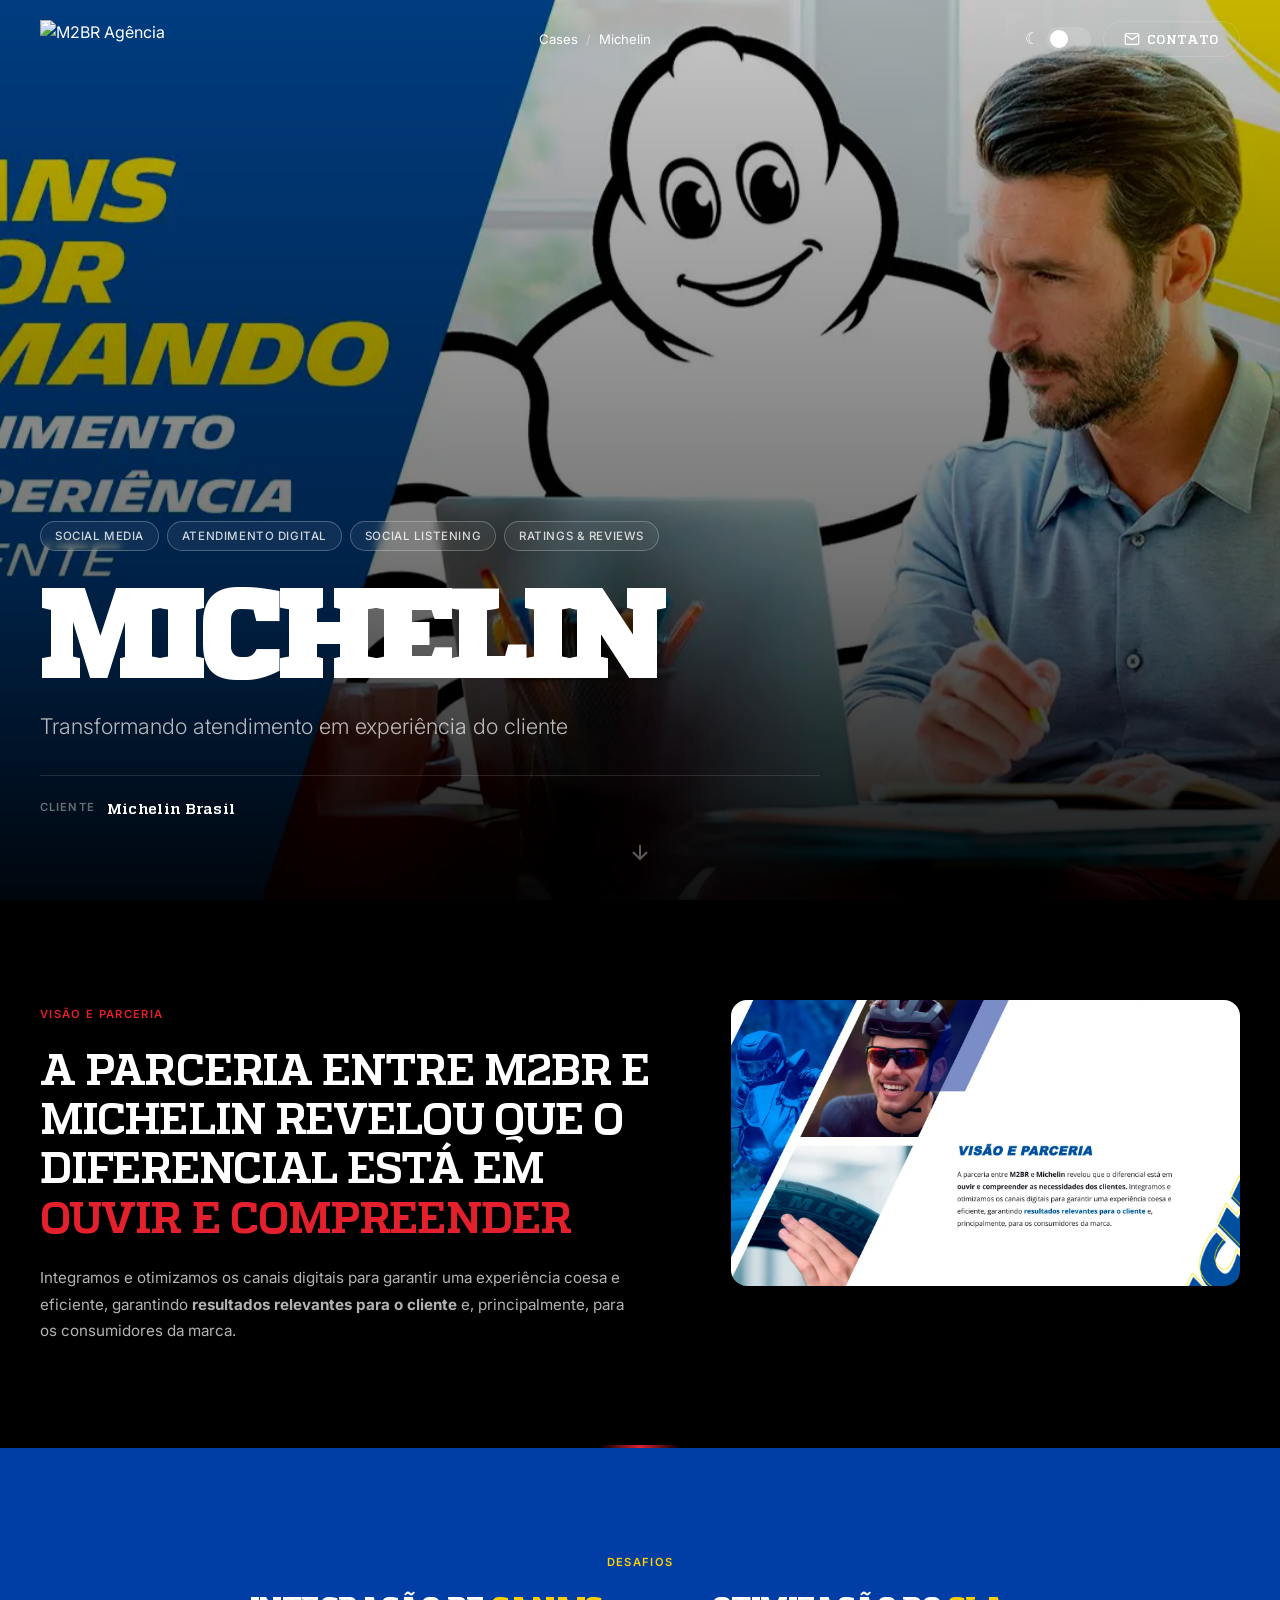
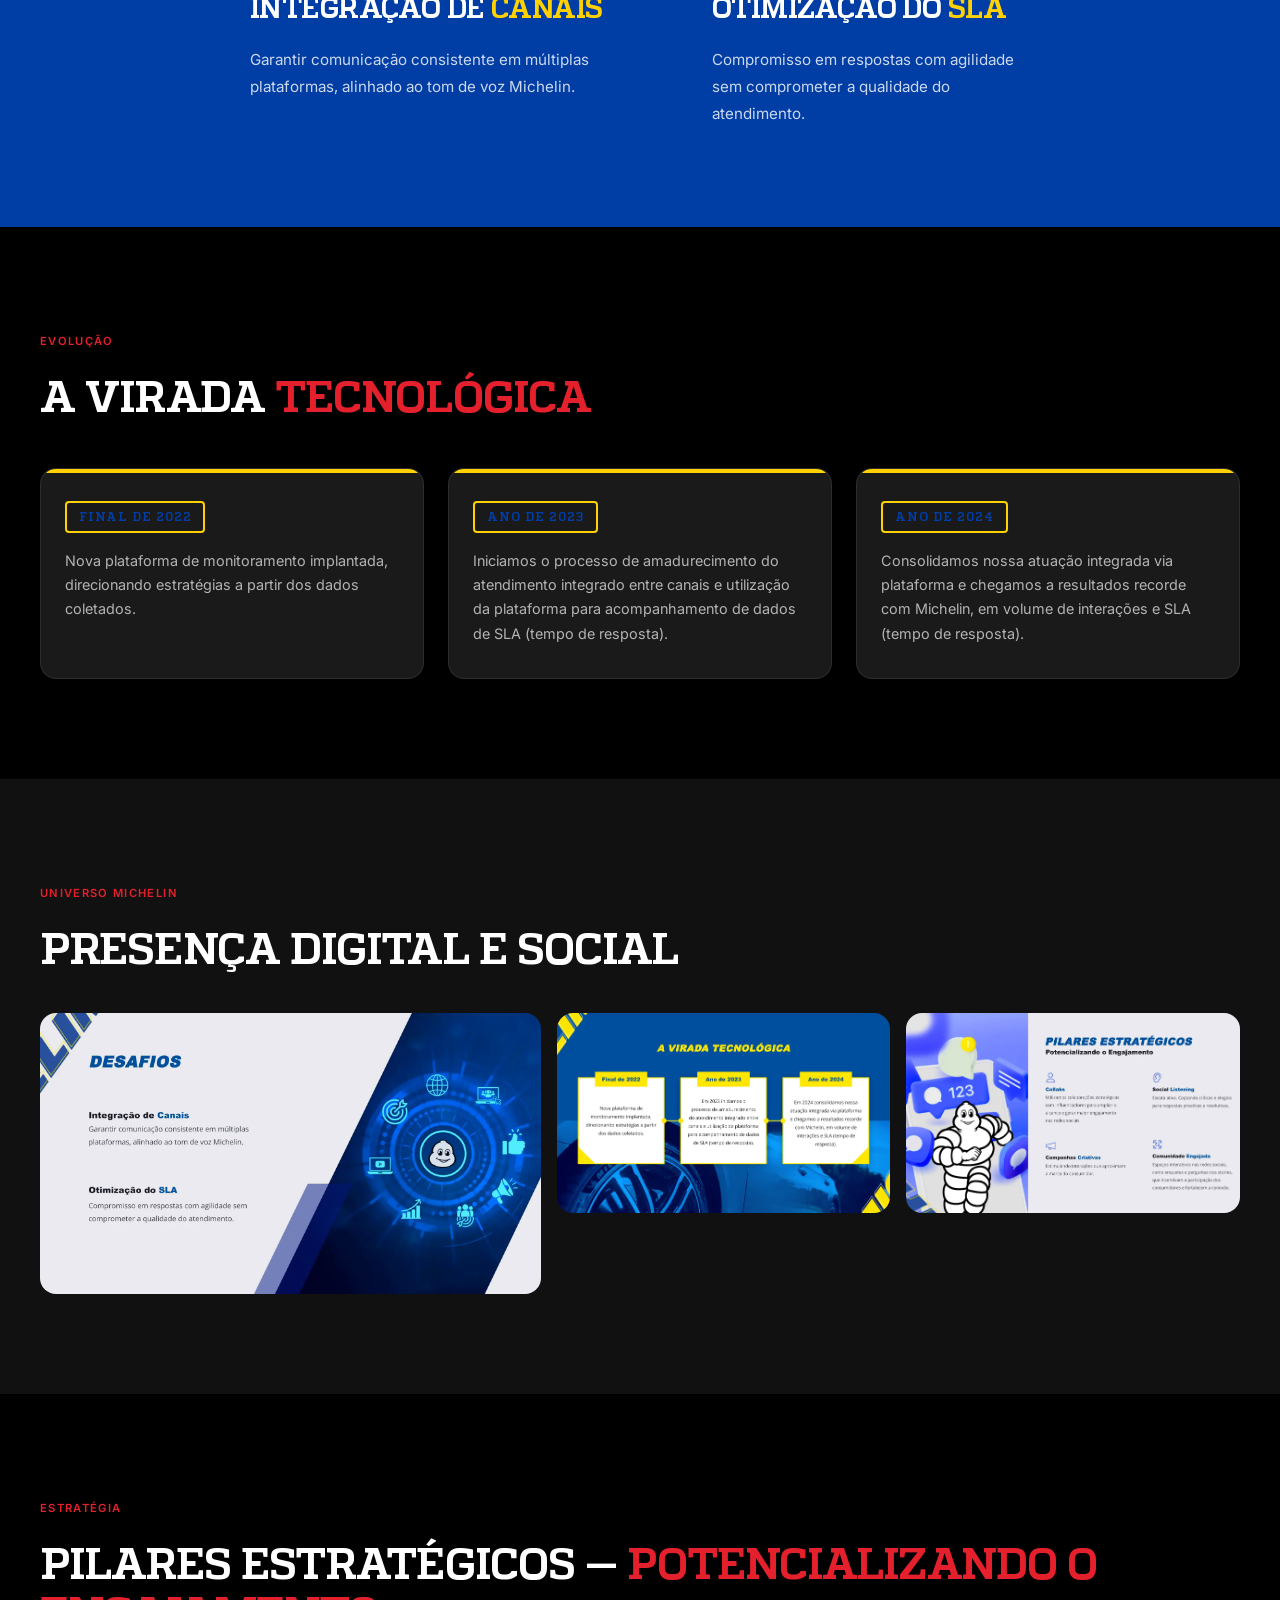
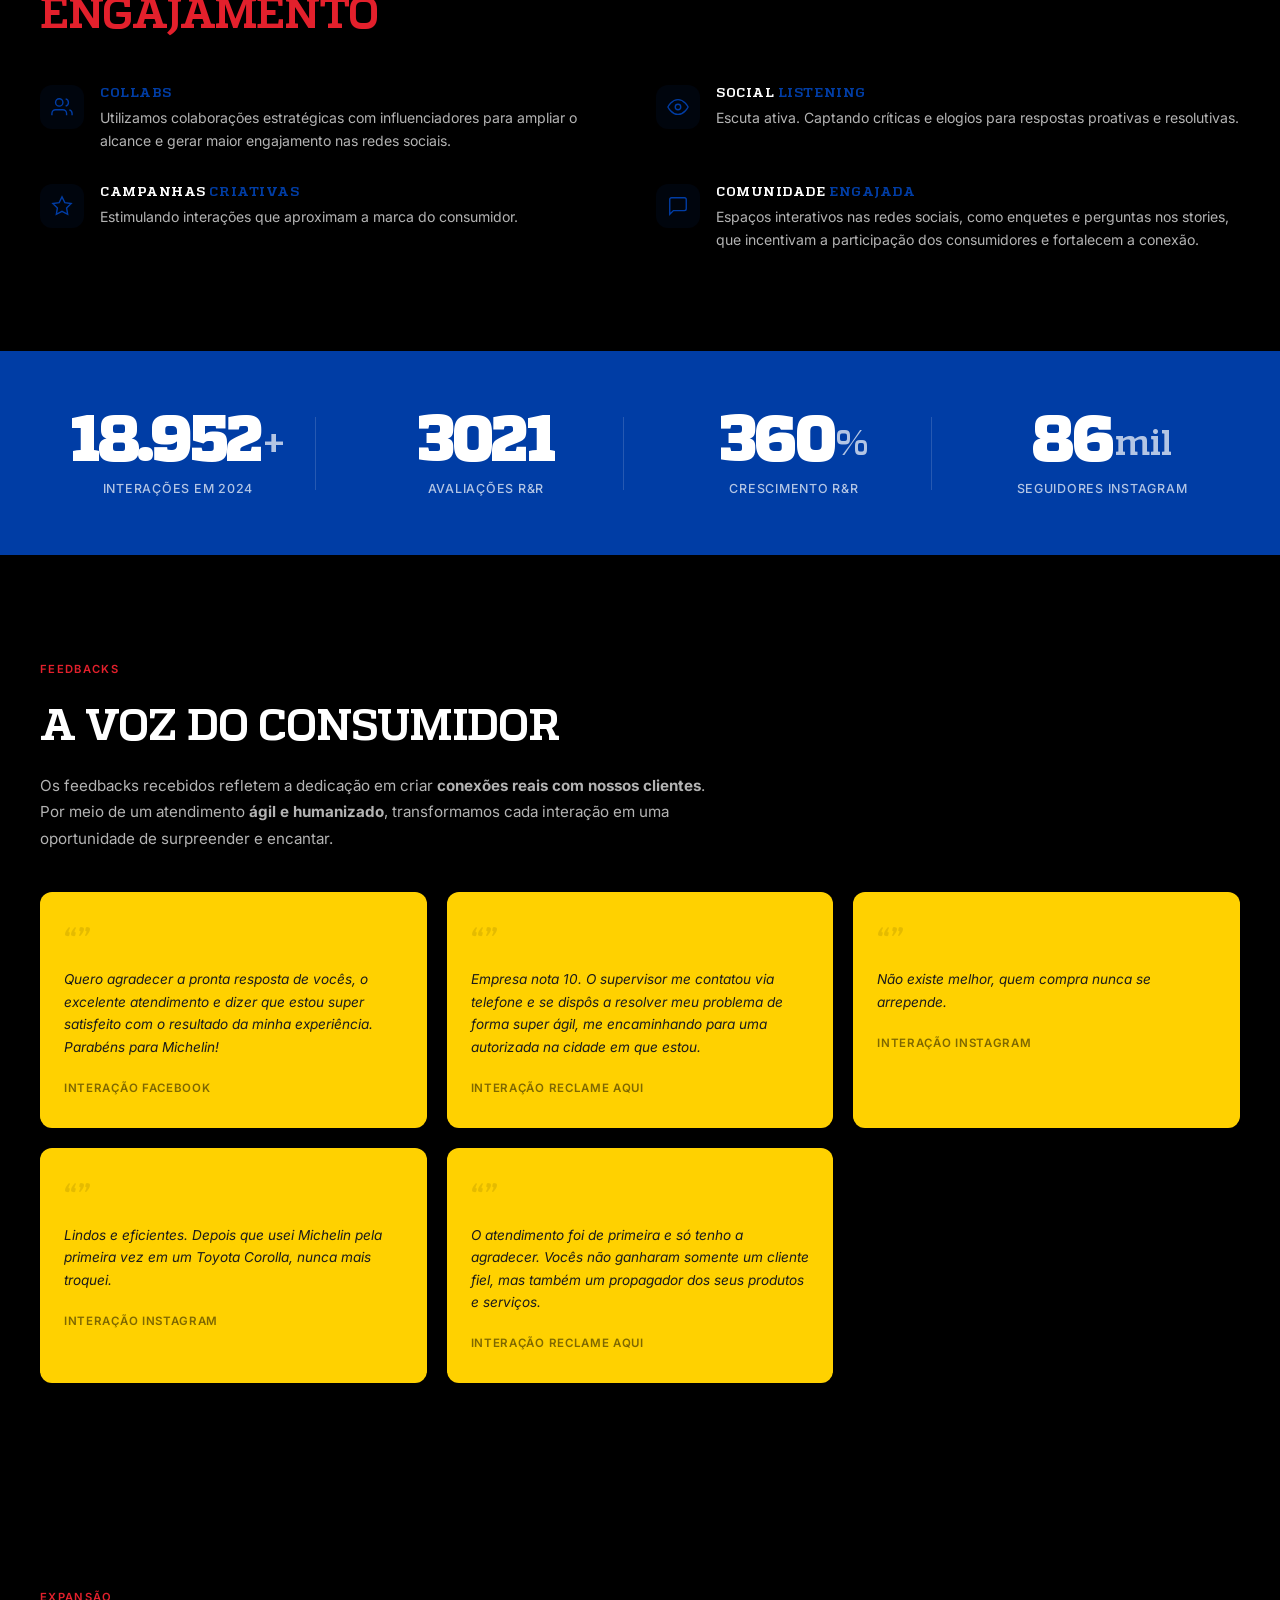
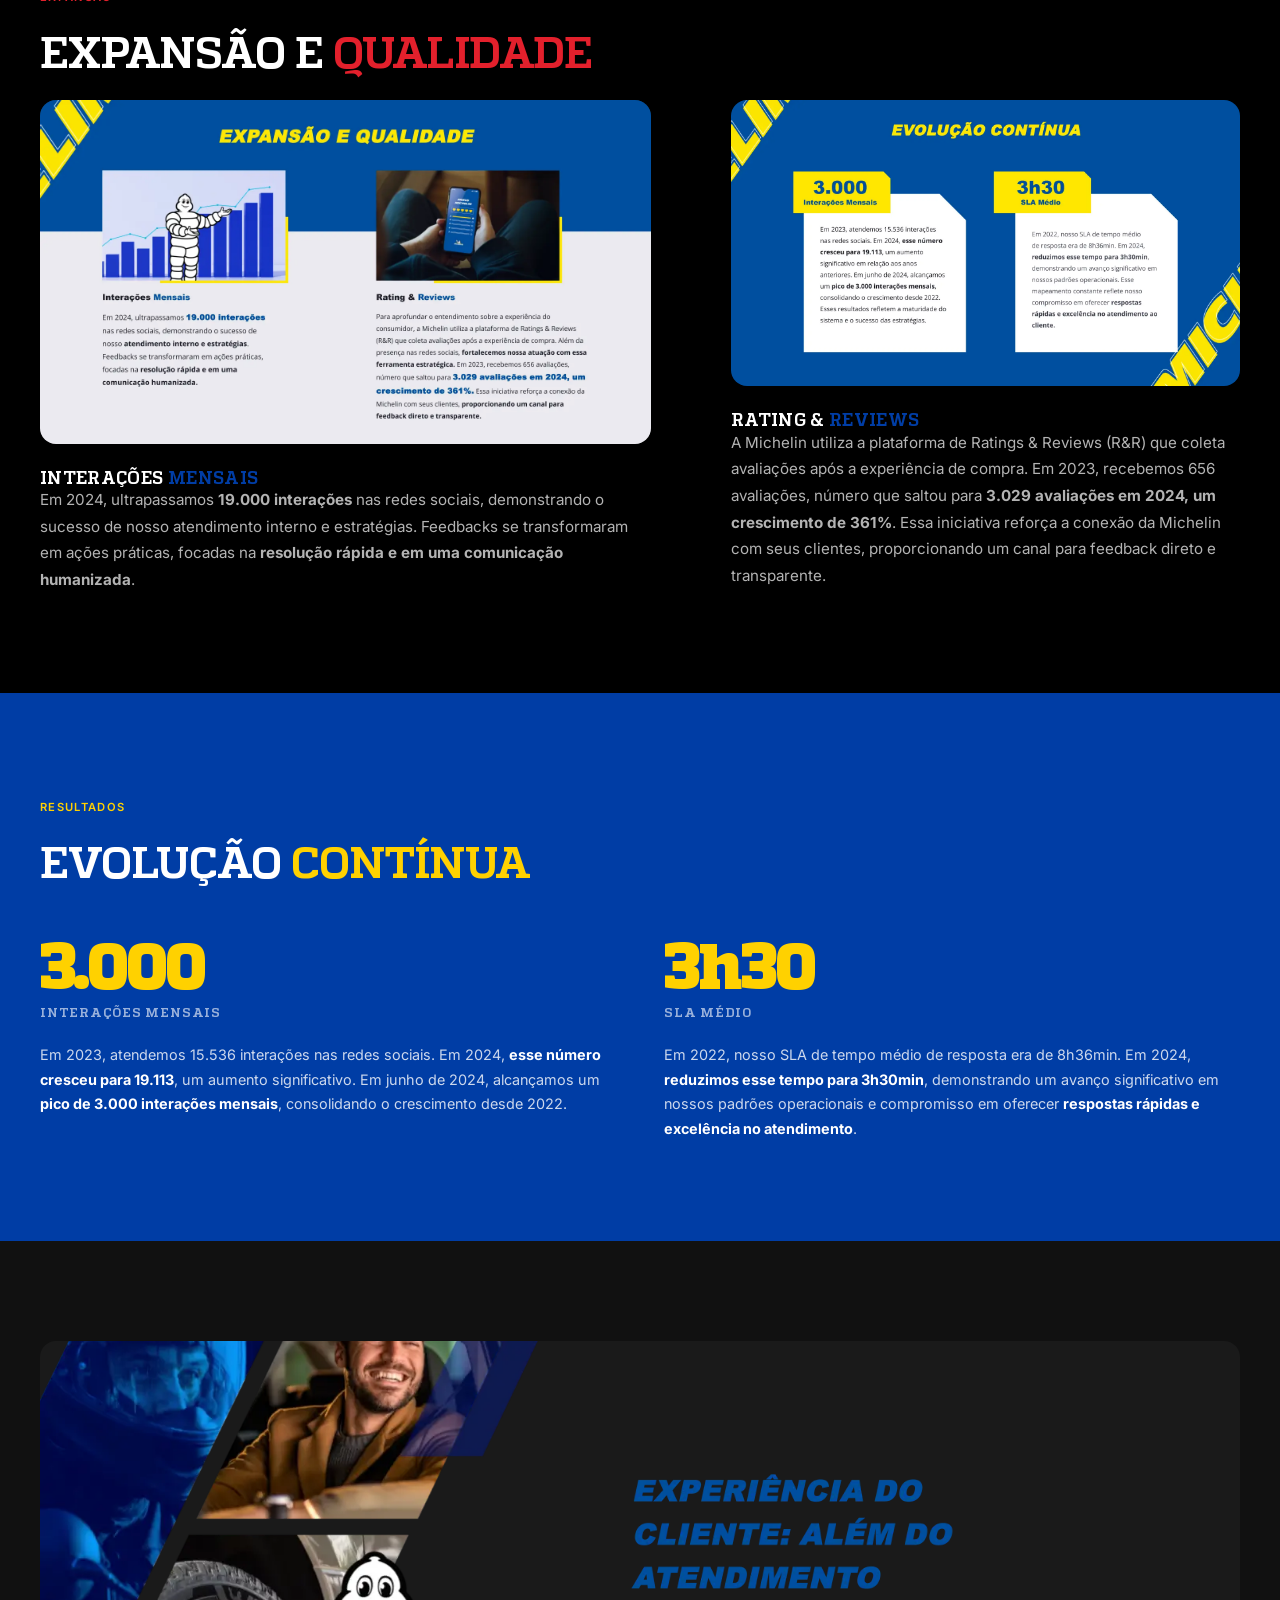
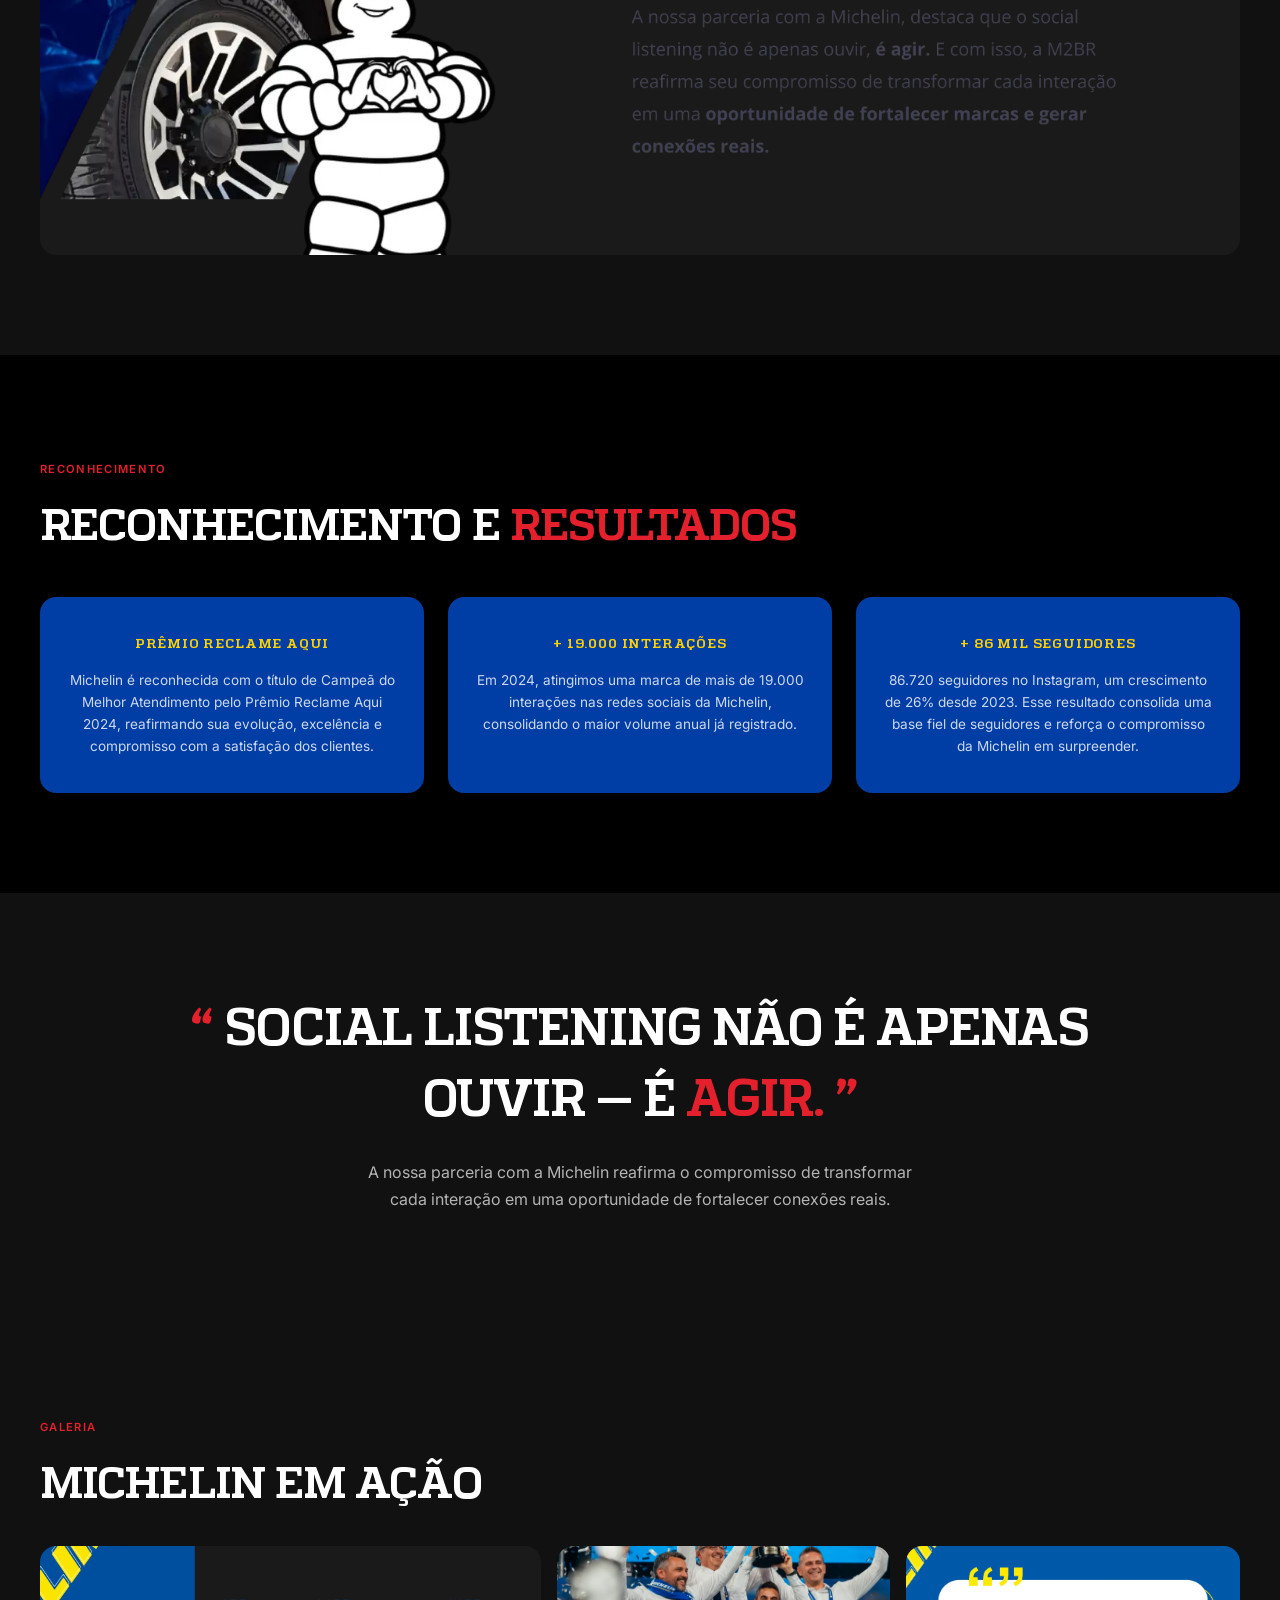
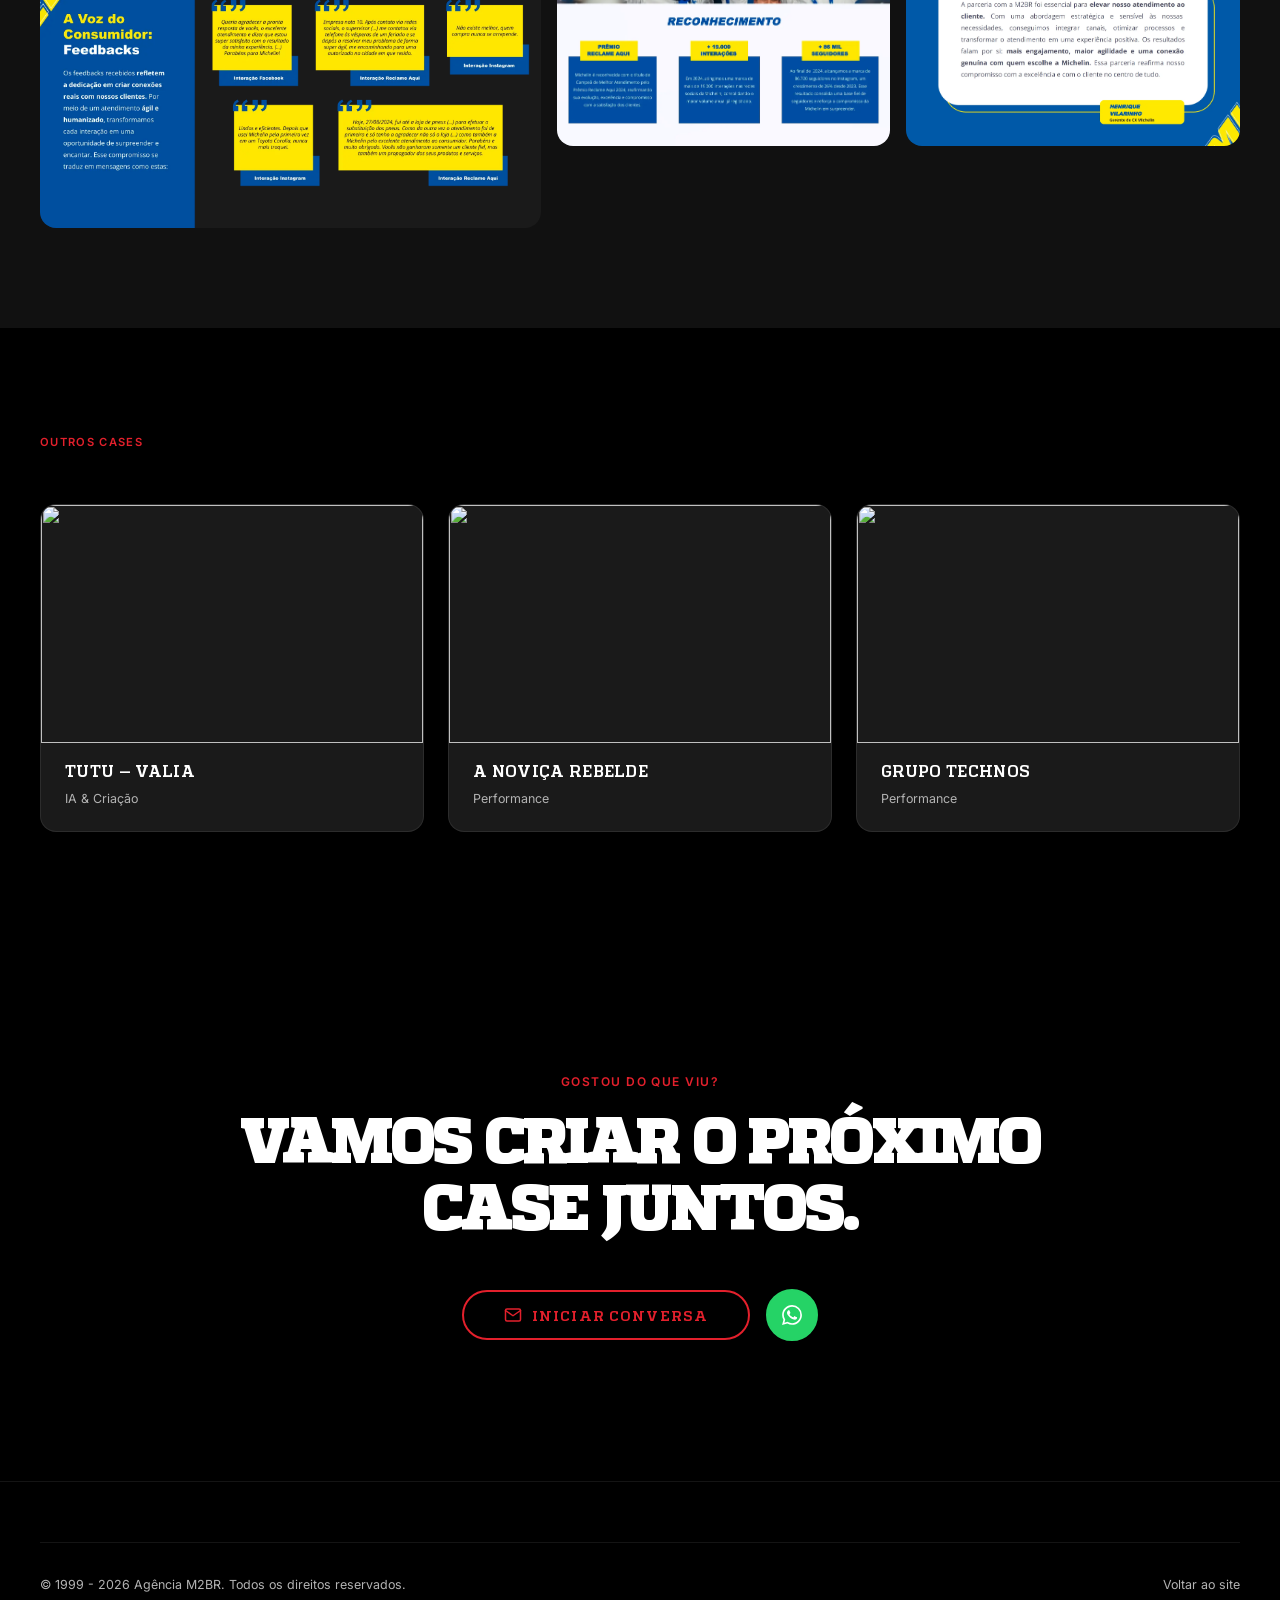
==== cases/michelin.html @ ac6cf339 "Add Michelin case study page with 12 original images New responsive case page (cases/michelin.html) " ====
<!DOCTYPE html>
<html lang="pt-BR">
<head>
  <meta charset="UTF-8">
  <meta name="viewport" content="width=device-width, initial-scale=1.0">
  <title>Case Michelin — Atendimento Digital | M2BR Agência</title>
  <meta name="description" content="Transformando atendimento em experiência do cliente. Como a M2BR integrou canais digitais e otimizou o SLA da Michelin, alcançando +19 mil interações e o Prêmio Reclame Aqui 2024.">
  <meta name="robots" content="noindex, nofollow">

  <!-- Open Graph -->
  <meta property="og:type" content="article">
  <meta property="og:title" content="Case Michelin — Atendimento Digital | M2BR">
  <meta property="og:description" content="Transformando atendimento em experiência do cliente. Integração de canais, SLA otimizado e +19 mil interações.">
  <meta property="og:image" content="https://beleitao.github.io/m2br-2026-preview/images/cases/michelin/michelin-1.webp">

  <!-- Fonts -->
  <link rel="preconnect" href="https://fonts.googleapis.com">
  <link rel="preconnect" href="https://fonts.gstatic.com" crossorigin>
  <link href="https://fonts.googleapis.com/css2?family=Inter:wght@300;400;500;600;700&display=swap" rel="stylesheet">

  <!-- Styles -->
  <link rel="stylesheet" href="../css/style.css?v=20260402a">
  <link rel="stylesheet" href="../css/case.css?v=20260402a">

  <!-- Favicon -->
  <link rel="icon" href="https://agencia.m2br.com/wp-content/uploads/2022/05/LG.png" type="image/png">

  <style>
    /* === Michelin Case — Custom Styles === */
    :root {
      --michelin-blue: #003DA5;
      --michelin-yellow: #FFD100;
      --michelin-blue-light: #0057B8;
    }

    /* Timeline */
    .mich-timeline {
      display: grid;
      grid-template-columns: repeat(3, 1fr);
      gap: 24px;
      margin-top: 48px;
    }
    .mich-timeline-card {
      background: var(--bg-card);
      border: 1px solid var(--border-subtle);
      border-radius: 16px;
      padding: 32px 24px;
      position: relative;
      overflow: hidden;
      transition: transform 0.4s cubic-bezier(0.22, 1, 0.36, 1), box-shadow 0.4s ease;
    }
    .mich-timeline-card::before {
      content: '';
      position: absolute;
      top: 0; left: 0; right: 0;
      height: 4px;
      background: var(--michelin-yellow);
    }
    .mich-timeline-card:hover {
      transform: translateY(-6px);
      box-shadow: 0 12px 40px var(--card-hover-shadow);
    }
    .mich-timeline-year {
      font-family: var(--font-display);
      font-size: 0.75rem;
      font-weight: 700;
      text-transform: uppercase;
      letter-spacing: 0.08em;
      color: var(--michelin-blue);
      margin-bottom: 16px;
      display: inline-block;
      padding: 4px 12px;
      border: 2px solid var(--michelin-yellow);
      border-radius: 4px;
    }
    [data-theme="light"] .mich-timeline-year {
      color: var(--michelin-blue);
    }
    .mich-timeline-text {
      font-size: 0.9rem;
      line-height: 1.7;
      color: var(--text-secondary);
    }

    /* Pilares grid */
    .mich-pilares-grid {
      display: grid;
      grid-template-columns: repeat(2, 1fr);
      gap: 32px;
      margin-top: 48px;
    }
    .mich-pilar {
      display: flex;
      gap: 16px;
      align-items: flex-start;
    }
    .mich-pilar-icon {
      flex-shrink: 0;
      width: 44px;
      height: 44px;
      border-radius: 12px;
      background: rgba(0, 61, 165, 0.08);
      display: flex;
      align-items: center;
      justify-content: center;
      color: var(--michelin-blue);
    }
    [data-theme="light"] .mich-pilar-icon {
      background: rgba(0, 61, 165, 0.1);
    }
    .mich-pilar-title {
      font-family: var(--font-display);
      font-size: 0.85rem;
      font-weight: 700;
      text-transform: uppercase;
      letter-spacing: 0.04em;
      color: var(--text-primary);
      margin-bottom: 6px;
    }
    .mich-pilar-title em {
      font-style: normal;
      color: var(--michelin-blue);
    }
    .mich-pilar-desc {
      font-size: 0.88rem;
      line-height: 1.65;
      color: var(--text-secondary);
    }

    /* Feedbacks */
    .mich-feedbacks-grid {
      display: grid;
      grid-template-columns: repeat(3, 1fr);
      gap: 20px;
      margin-top: 40px;
    }
    .mich-feedback-card {
      background: var(--michelin-yellow);
      border-radius: 12px;
      padding: 28px 24px;
      position: relative;
      transition: transform 0.3s ease;
    }
    .mich-feedback-card:hover {
      transform: translateY(-4px);
    }
    .mich-feedback-quote {
      font-size: 0.85rem;
      line-height: 1.65;
      color: #1a1a1a;
      font-style: italic;
      margin-bottom: 16px;
    }
    .mich-feedback-source {
      font-size: 0.72rem;
      font-weight: 600;
      text-transform: uppercase;
      letter-spacing: 0.06em;
      color: rgba(0, 0, 0, 0.5);
    }
    .mich-feedback-marks {
      font-family: var(--font-display);
      font-size: 2.5rem;
      line-height: 1;
      color: rgba(0, 0, 0, 0.1);
      margin-bottom: 8px;
    }

    /* Evolução stats */
    .mich-evo-grid {
      display: grid;
      grid-template-columns: 1fr 1fr;
      gap: 48px;
      margin-top: 48px;
    }
    .mich-evo-item {}
    .mich-evo-number {
      font-family: var(--font-display);
      font-size: clamp(2.5rem, 5vw, 4rem);
      font-weight: 900;
      color: var(--michelin-yellow);
      letter-spacing: -0.03em;
      line-height: 1;
      margin-bottom: 4px;
    }
    .mich-evo-label {
      font-family: var(--font-display);
      font-size: 0.8rem;
      font-weight: 700;
      text-transform: uppercase;
      letter-spacing: 0.06em;
      color: rgba(255,255,255,0.6);
      margin-bottom: 20px;
    }
    .mich-evo-desc {
      font-size: 0.9rem;
      line-height: 1.7;
      color: rgba(255,255,255,0.8);
    }
    .mich-evo-desc strong {
      color: #fff;
    }

    /* Reconhecimento awards */
    .mich-awards-grid {
      display: grid;
      grid-template-columns: repeat(3, 1fr);
      gap: 24px;
      margin-top: 48px;
    }
    .mich-award {
      background: var(--michelin-blue);
      border-radius: 16px;
      padding: 36px 28px;
      text-align: center;
      transition: transform 0.4s cubic-bezier(0.22, 1, 0.36, 1);
    }
    .mich-award:hover {
      transform: translateY(-6px);
    }
    .mich-award-title {
      font-family: var(--font-display);
      font-size: 0.85rem;
      font-weight: 700;
      text-transform: uppercase;
      letter-spacing: 0.06em;
      color: var(--michelin-yellow);
      margin-bottom: 16px;
    }
    .mich-award-text {
      font-size: 0.85rem;
      line-height: 1.6;
      color: rgba(255,255,255,0.8);
    }

    /* Image showcase */
    .mich-image-showcase {
      position: relative;
      border-radius: 16px;
      overflow: hidden;
      aspect-ratio: 16 / 9;
      background: var(--bg-card);
    }
    .mich-image-showcase img {
      width: 100%;
      height: 100%;
      object-fit: cover;
      transition: transform 0.8s cubic-bezier(0.22, 1, 0.36, 1);
    }
    .mich-image-showcase:hover img {
      transform: scale(1.04);
    }

    /* Michelin accent section */
    .case-section--michelin {
      background: var(--michelin-blue);
      padding: 100px 0;
    }
    .case-section--michelin .case-label {
      color: var(--michelin-yellow);
    }
    .case-section--michelin .case-heading {
      color: #fff;
    }
    .case-section--michelin .case-heading mark {
      color: var(--michelin-yellow);
      background: none;
    }
    .case-section--michelin .case-text {
      color: rgba(255,255,255,0.8);
    }

    /* Stat band override for Michelin blue */
    .case-stat-band--michelin {
      background: var(--michelin-blue);
    }

    /* Light mode: preserve Michelin blue sections */
    [data-theme="light"] .case-section--michelin {
      background: var(--michelin-blue);
    }
    [data-theme="light"] .case-section--michelin .case-heading {
      color: #fff;
    }
    [data-theme="light"] .case-section--michelin .case-heading mark {
      color: var(--michelin-yellow);
    }
    [data-theme="light"] .case-section--michelin .case-text {
      color: rgba(255,255,255,0.8);
    }
    [data-theme="light"] .case-stat-band--michelin {
      background: var(--michelin-blue);
    }
    [data-theme="light"] .mich-award {
      background: var(--michelin-blue);
    }
    [data-theme="light"] .mich-evo-number {
      color: var(--michelin-yellow);
    }
    [data-theme="light"] .mich-evo-label {
      color: rgba(255,255,255,0.6);
    }
    [data-theme="light"] .mich-evo-desc {
      color: rgba(255,255,255,0.8);
    }
    [data-theme="light"] .mich-timeline-year {
      color: var(--michelin-blue);
    }

    /* Responsive — tablet */
    @media (max-width: 1024px) {
      .mich-feedbacks-grid {
        grid-template-columns: repeat(2, 1fr);
      }
    }

    /* Responsive — mobile */
    @media (max-width: 768px) {
      .mich-timeline {
        grid-template-columns: 1fr;
        gap: 16px;
      }
      .mich-pilares-grid {
        grid-template-columns: 1fr;
        gap: 24px;
      }
      .mich-feedbacks-grid {
        grid-template-columns: 1fr;
        gap: 12px;
      }
      .mich-evo-grid {
        grid-template-columns: 1fr;
        gap: 32px;
      }
      .mich-awards-grid {
        grid-template-columns: 1fr;
        gap: 16px;
      }
    }
  </style>
</head>
<body>

  <!-- ======== NAVIGATION ======== -->
  <nav class="nav nav--case" id="nav" aria-label="Navegação principal">
    <div class="container">
      <a href="../index.html" class="nav-logo">
        <img src="https://agencia.m2br.com/wp-content/uploads/2022/05/LG.png" alt="M2BR Agência" class="nav-logo-img">
      </a>
      <div class="nav-case-breadcrumb">
        <a href="../index.html#cases">Cases</a>
        <span>/</span>
        <span>Michelin</span>
      </div>
      <div class="nav-case-actions">
        <button type="button" class="theme-toggle" id="themeToggle" aria-label="Alternar tema claro/escuro">
          <span class="theme-toggle-icon theme-toggle-icon--moon">&#9790;</span>
          <span class="theme-toggle-icon theme-toggle-icon--sun">&#9728;</span>
          <span class="theme-toggle-track"><span class="theme-toggle-thumb"></span></span>
        </button>
        <button type="button" class="nav-cta nav-cta--contato" data-open-contact aria-label="Contato">
          <svg width="16" height="16" viewBox="0 0 24 24" fill="none" stroke="currentColor" stroke-width="2" stroke-linecap="round" stroke-linejoin="round"><path d="M4 4h16c1.1 0 2 .9 2 2v12c0 1.1-.9 2-2 2H4c-1.1 0-2-.9-2-2V6c0-1.1.9-2 2-2z"/><polyline points="22,6 12,13 2,6"/></svg>
          <span class="nav-cta-label">Contato</span>
        </button>
      </div>
    </div>
  </nav>

  <!-- ======== PROGRESS BAR ======== -->
  <div class="case-progress" id="caseProgress"></div>

  <main>

  <!-- ======== CASE HERO ======== -->
  <section class="case-hero" id="caseHero">
    <div class="case-hero-bg" id="heroBg">
      <img src="../images/cases/michelin/michelin-1.webp" alt="Michelin — case M2BR" loading="eager">
    </div>
    <div class="container">
      <div class="case-hero-content">
        <div class="case-hero-meta anim-fade-up" style="--delay: 0.2s">
          <span class="case-tag">Social Media</span>
          <span class="case-tag">Atendimento Digital</span>
          <span class="case-tag">Social Listening</span>
          <span class="case-tag">Ratings & Reviews</span>
        </div>
        <h1 class="case-hero-title anim-split-up">Michelin</h1>
        <p class="case-hero-subtitle anim-fade-up" style="--delay: 0.5s">Transformando atendimento em experiência do cliente</p>
        <div class="case-hero-client anim-fade-up" style="--delay: 0.7s">
          <span class="case-hero-client-label">Cliente</span>
          <span class="case-hero-client-name">Michelin Brasil</span>
        </div>
      </div>
    </div>
    <div class="case-hero-scroll">
      <svg viewBox="0 0 24 24" fill="none" stroke="currentColor" stroke-width="2"><path d="M12 5v14M5 12l7 7 7-7"/></svg>
    </div>
  </section>

  <!-- ======== VISÃO E PARCERIA ======== -->
  <section class="case-section">
    <div class="container">
      <div class="case-grid case-grid--overview">
        <div class="case-block reveal-slide-right">
          <span class="case-label">Visão e Parceria</span>
          <h2 class="case-heading">A parceria entre M2BR e Michelin revelou que o diferencial está em <mark>ouvir e compreender</mark></h2>
          <p class="case-text">Integramos e otimizamos os canais digitais para garantir uma experiência coesa e eficiente, garantindo <strong>resultados relevantes para o cliente</strong> e, principalmente, para os consumidores da marca.</p>
        </div>
        <div class="case-block reveal-slide-left">
          <div class="mich-image-showcase">
            <img src="../images/cases/michelin/michelin-2.webp" alt="Michelin — parceria M2BR" loading="lazy">
          </div>
        </div>
      </div>
    </div>
  </section>

  <!-- ======== DIVIDER ======== -->
  <div class="case-divider"><span></span></div>

  <!-- ======== DESAFIOS ======== -->
  <section class="case-section case-section--michelin">
    <div class="container">
      <div class="case-insight">
        <span class="case-label">Desafios</span>
        <div class="case-grid case-grid--overview" style="text-align: left;">
          <div>
            <h3 class="case-heading" style="color: #fff; font-size: clamp(1.2rem, 2.5vw, 1.8rem);">Integração de <mark>Canais</mark></h3>
            <p class="case-text" style="color: rgba(255,255,255,0.8);">Garantir comunicação consistente em múltiplas plataformas, alinhado ao tom de voz Michelin.</p>
          </div>
          <div>
            <h3 class="case-heading" style="color: #fff; font-size: clamp(1.2rem, 2.5vw, 1.8rem);">Otimização do <mark>SLA</mark></h3>
            <p class="case-text" style="color: rgba(255,255,255,0.8);">Compromisso em respostas com agilidade sem comprometer a qualidade do atendimento.</p>
          </div>
        </div>
      </div>
    </div>
  </section>

  <!-- ======== A VIRADA TECNOLÓGICA ======== -->
  <section class="case-section">
    <div class="container">
      <span class="case-label">Evolução</span>
      <h2 class="case-heading">A virada <mark>tecnológica</mark></h2>
      <div class="mich-timeline">
        <div class="mich-timeline-card reveal-target">
          <span class="mich-timeline-year">Final de 2022</span>
          <p class="mich-timeline-text">Nova plataforma de monitoramento implantada, direcionando estratégias a partir dos dados coletados.</p>
        </div>
        <div class="mich-timeline-card reveal-target">
          <span class="mich-timeline-year">Ano de 2023</span>
          <p class="mich-timeline-text">Iniciamos o processo de amadurecimento do atendimento integrado entre canais e utilização da plataforma para acompanhamento de dados de SLA (tempo de resposta).</p>
        </div>
        <div class="mich-timeline-card reveal-target">
          <span class="mich-timeline-year">Ano de 2024</span>
          <p class="mich-timeline-text">Consolidamos nossa atuação integrada via plataforma e chegamos a resultados recorde com Michelin, em volume de interações e SLA (tempo de resposta).</p>
        </div>
      </div>
    </div>
  </section>

  <!-- ======== IMAGE GALLERY ======== -->
  <section class="case-section case-section--gallery">
    <div class="container">
      <span class="case-label">Universo Michelin</span>
      <h2 class="case-heading">Presença digital e social</h2>
      <div class="case-gallery">
        <div class="case-gallery-item case-gallery-item--wide reveal-target">
          <img src="../images/cases/michelin/michelin-3.webp" alt="Michelin — presença digital" loading="lazy">
          <span class="case-gallery-caption">Estratégia digital</span>
        </div>
        <div class="case-gallery-item reveal-target">
          <img src="../images/cases/michelin/michelin-4.webp" alt="Michelin — social media" loading="lazy">
          <span class="case-gallery-caption">Social Media</span>
        </div>
        <div class="case-gallery-item reveal-target">
          <img src="../images/cases/michelin/michelin-5.webp" alt="Michelin — engajamento" loading="lazy">
          <span class="case-gallery-caption">Engajamento</span>
        </div>
      </div>
    </div>
  </section>

  <!-- ======== PILARES ESTRATÉGICOS ======== -->
  <section class="case-section">
    <div class="container">
      <span class="case-label">Estratégia</span>
      <h2 class="case-heading">Pilares estratégicos — <mark>potencializando o engajamento</mark></h2>
      <div class="mich-pilares-grid">
        <div class="mich-pilar reveal-target">
          <div class="mich-pilar-icon">
            <svg width="22" height="22" viewBox="0 0 24 24" fill="none" stroke="currentColor" stroke-width="1.5"><path d="M17 21v-2a4 4 0 00-4-4H5a4 4 0 00-4 4v2"/><circle cx="9" cy="7" r="4"/><path d="M23 21v-2a4 4 0 00-3-3.87"/><path d="M16 3.13a4 4 0 010 7.75"/></svg>
          </div>
          <div>
            <h3 class="mich-pilar-title"><em>Collabs</em></h3>
            <p class="mich-pilar-desc">Utilizamos colaborações estratégicas com influenciadores para ampliar o alcance e gerar maior engajamento nas redes sociais.</p>
          </div>
        </div>
        <div class="mich-pilar reveal-target">
          <div class="mich-pilar-icon">
            <svg width="22" height="22" viewBox="0 0 24 24" fill="none" stroke="currentColor" stroke-width="1.5"><path d="M1 12s4-8 11-8 11 8 11 8-4 8-11 8-11-8-11-8z"/><circle cx="12" cy="12" r="3"/></svg>
          </div>
          <div>
            <h3 class="mich-pilar-title">Social <em>Listening</em></h3>
            <p class="mich-pilar-desc">Escuta ativa. Captando críticas e elogios para respostas proativas e resolutivas.</p>
          </div>
        </div>
        <div class="mich-pilar reveal-target">
          <div class="mich-pilar-icon">
            <svg width="22" height="22" viewBox="0 0 24 24" fill="none" stroke="currentColor" stroke-width="1.5"><polygon points="12 2 15.09 8.26 22 9.27 17 14.14 18.18 21.02 12 17.77 5.82 21.02 7 14.14 2 9.27 8.91 8.26 12 2"/></svg>
          </div>
          <div>
            <h3 class="mich-pilar-title">Campanhas <em>Criativas</em></h3>
            <p class="mich-pilar-desc">Estimulando interações que aproximam a marca do consumidor.</p>
          </div>
        </div>
        <div class="mich-pilar reveal-target">
          <div class="mich-pilar-icon">
            <svg width="22" height="22" viewBox="0 0 24 24" fill="none" stroke="currentColor" stroke-width="1.5"><path d="M21 15a2 2 0 01-2 2H7l-4 4V5a2 2 0 012-2h14a2 2 0 012 2z"/></svg>
          </div>
          <div>
            <h3 class="mich-pilar-title">Comunidade <em>Engajada</em></h3>
            <p class="mich-pilar-desc">Espaços interativos nas redes sociais, como enquetes e perguntas nos stories, que incentivam a participação dos consumidores e fortalecem a conexão.</p>
          </div>
        </div>
      </div>
    </div>
  </section>

  <!-- ======== HIGHLIGHT STAT BAND ======== -->
  <section class="case-stat-band case-stat-band--michelin">
    <div class="container">
      <div class="case-stats">
        <div class="case-stat">
          <span class="case-stat-value" data-count="19000" data-format="dot">0</span><span class="case-stat-suffix">+</span>
          <span class="case-stat-label">Interações em 2024</span>
        </div>
        <div class="case-stat">
          <span class="case-stat-value" data-count="3029">0</span>
          <span class="case-stat-label">Avaliações R&R</span>
        </div>
        <div class="case-stat">
          <span class="case-stat-value" data-count="361">0</span><span class="case-stat-suffix">%</span>
          <span class="case-stat-label">Crescimento R&R</span>
        </div>
        <div class="case-stat">
          <span class="case-stat-value" data-count="86">0</span><span class="case-stat-suffix">mil</span>
          <span class="case-stat-label">Seguidores Instagram</span>
        </div>
      </div>
    </div>
  </section>

  <!-- ======== A VOZ DO CONSUMIDOR ======== -->
  <section class="case-section">
    <div class="container">
      <span class="case-label">Feedbacks</span>
      <h2 class="case-heading">A voz do consumidor</h2>
      <p class="case-text" style="max-width: 680px; margin-bottom: 8px;">Os feedbacks recebidos refletem a dedicação em criar <strong>conexões reais com nossos clientes</strong>. Por meio de um atendimento <strong>ágil e humanizado</strong>, transformamos cada interação em uma oportunidade de surpreender e encantar.</p>

      <div class="mich-feedbacks-grid">
        <div class="mich-feedback-card reveal-target">
          <div class="mich-feedback-marks">&ldquo;&rdquo;</div>
          <p class="mich-feedback-quote">Quero agradecer a pronta resposta de vocês, o excelente atendimento e dizer que estou super satisfeito com o resultado da minha experiência. Parabéns para Michelin!</p>
          <span class="mich-feedback-source">Interação Facebook</span>
        </div>
        <div class="mich-feedback-card reveal-target">
          <div class="mich-feedback-marks">&ldquo;&rdquo;</div>
          <p class="mich-feedback-quote">Empresa nota 10. O supervisor me contatou via telefone e se dispôs a resolver meu problema de forma super ágil, me encaminhando para uma autorizada na cidade em que estou.</p>
          <span class="mich-feedback-source">Interação Reclame Aqui</span>
        </div>
        <div class="mich-feedback-card reveal-target">
          <div class="mich-feedback-marks">&ldquo;&rdquo;</div>
          <p class="mich-feedback-quote">Não existe melhor, quem compra nunca se arrepende.</p>
          <span class="mich-feedback-source">Interação Instagram</span>
        </div>
        <div class="mich-feedback-card reveal-target">
          <div class="mich-feedback-marks">&ldquo;&rdquo;</div>
          <p class="mich-feedback-quote">Lindos e eficientes. Depois que usei Michelin pela primeira vez em um Toyota Corolla, nunca mais troquei.</p>
          <span class="mich-feedback-source">Interação Instagram</span>
        </div>
        <div class="mich-feedback-card reveal-target">
          <div class="mich-feedback-marks">&ldquo;&rdquo;</div>
          <p class="mich-feedback-quote">O atendimento foi de primeira e só tenho a agradecer. Vocês não ganharam somente um cliente fiel, mas também um propagador dos seus produtos e serviços.</p>
          <span class="mich-feedback-source">Interação Reclame Aqui</span>
        </div>
      </div>
    </div>
  </section>

  <!-- ======== EXPANSÃO E QUALIDADE ======== -->
  <section class="case-section">
    <div class="container">
      <span class="case-label">Expansão</span>
      <h2 class="case-heading">Expansão e <mark>qualidade</mark></h2>
      <div class="case-grid case-grid--overview">
        <div class="case-block reveal-slide-right">
          <div class="mich-image-showcase">
            <img src="../images/cases/michelin/michelin-7.webp" alt="Michelin — interações mensais" loading="lazy">
          </div>
          <h3 style="font-family: var(--font-display); font-size: 1.1rem; font-weight: 700; text-transform: uppercase; color: var(--text-primary); margin-top: 24px; letter-spacing: 0.02em;">Interações <span style="color: var(--michelin-blue);">Mensais</span></h3>
          <p class="case-text">Em 2024, ultrapassamos <strong>19.000 interações</strong> nas redes sociais, demonstrando o sucesso de nosso atendimento interno e estratégias. Feedbacks se transformaram em ações práticas, focadas na <strong>resolução rápida e em uma comunicação humanizada</strong>.</p>
        </div>
        <div class="case-block reveal-slide-left">
          <div class="mich-image-showcase">
            <img src="../images/cases/michelin/michelin-8.webp" alt="Michelin — rating e reviews" loading="lazy">
          </div>
          <h3 style="font-family: var(--font-display); font-size: 1.1rem; font-weight: 700; text-transform: uppercase; color: var(--text-primary); margin-top: 24px; letter-spacing: 0.02em;">Rating & <span style="color: var(--michelin-blue);">Reviews</span></h3>
          <p class="case-text">A Michelin utiliza a plataforma de Ratings &amp; Reviews (R&R) que coleta avaliações após a experiência de compra. Em 2023, recebemos 656 avaliações, número que saltou para <strong>3.029 avaliações em 2024, um crescimento de 361%</strong>. Essa iniciativa reforça a conexão da Michelin com seus clientes, proporcionando um canal para feedback direto e transparente.</p>
        </div>
      </div>
    </div>
  </section>

  <!-- ======== EVOLUÇÃO CONTÍNUA ======== -->
  <section class="case-section case-section--michelin">
    <div class="container">
      <span class="case-label">Resultados</span>
      <h2 class="case-heading" style="color: #fff;">Evolução <mark>contínua</mark></h2>
      <div class="mich-evo-grid">
        <div class="mich-evo-item reveal-slide-right">
          <div class="mich-evo-number">3.000</div>
          <div class="mich-evo-label">Interações Mensais</div>
          <p class="mich-evo-desc">Em 2023, atendemos 15.536 interações nas redes sociais. Em 2024, <strong>esse número cresceu para 19.113</strong>, um aumento significativo. Em junho de 2024, alcançamos um <strong>pico de 3.000 interações mensais</strong>, consolidando o crescimento desde 2022.</p>
        </div>
        <div class="mich-evo-item reveal-slide-left">
          <div class="mich-evo-number">3h30</div>
          <div class="mich-evo-label">SLA Médio</div>
          <p class="mich-evo-desc">Em 2022, nosso SLA de tempo médio de resposta era de 8h36min. Em 2024, <strong>reduzimos esse tempo para 3h30min</strong>, demonstrando um avanço significativo em nossos padrões operacionais e compromisso em oferecer <strong>respostas rápidas e excelência no atendimento</strong>.</p>
        </div>
      </div>
    </div>
  </section>

  <!-- ======== PHOTO BREAK ======== -->
  <section class="case-section case-section--gallery">
    <div class="container">
      <div class="mich-image-showcase reveal-target" style="aspect-ratio: 21/9;">
        <img src="../images/cases/michelin/michelin-10.webp" alt="Equipe Michelin — celebração" loading="lazy">
      </div>
    </div>
  </section>

  <!-- ======== RECONHECIMENTO ======== -->
  <section class="case-section">
    <div class="container">
      <span class="case-label">Reconhecimento</span>
      <h2 class="case-heading">Reconhecimento e <mark>resultados</mark></h2>
      <div class="mich-awards-grid">
        <div class="mich-award reveal-target">
          <div class="mich-award-title">Prêmio Reclame Aqui</div>
          <p class="mich-award-text">Michelin é reconhecida com o título de Campeã do Melhor Atendimento pelo Prêmio Reclame Aqui 2024, reafirmando sua evolução, excelência e compromisso com a satisfação dos clientes.</p>
        </div>
        <div class="mich-award reveal-target">
          <div class="mich-award-title">+ 19.000 Interações</div>
          <p class="mich-award-text">Em 2024, atingimos uma marca de mais de 19.000 interações nas redes sociais da Michelin, consolidando o maior volume anual já registrado.</p>
        </div>
        <div class="mich-award reveal-target">
          <div class="mich-award-title">+ 86 Mil Seguidores</div>
          <p class="mich-award-text">86.720 seguidores no Instagram, um crescimento de 26% desde 2023. Esse resultado consolida uma base fiel de seguidores e reforça o compromisso da Michelin em surpreender.</p>
        </div>
      </div>
    </div>
  </section>

  <!-- ======== PULL QUOTE ======== -->
  <section class="case-section case-section--pullquote">
    <div class="container">
      <blockquote class="case-pullquote reveal-scale">
        <span class="case-pullquote-mark">&ldquo;</span>
        Social Listening não é apenas ouvir — é <strong>agir.</strong>
        <span class="case-pullquote-mark">&rdquo;</span>
      </blockquote>
      <p class="case-pullquote-sub">A nossa parceria com a Michelin reafirma o compromisso de transformar cada interação em uma oportunidade de fortalecer conexões reais.</p>
    </div>
  </section>

  <!-- ======== GALLERY 2 ======== -->
  <section class="case-section case-section--gallery">
    <div class="container">
      <span class="case-label">Galeria</span>
      <h2 class="case-heading">Michelin em ação</h2>
      <div class="case-gallery">
        <div class="case-gallery-item case-gallery-item--wide reveal-target">
          <img src="../images/cases/michelin/michelin-6.webp" alt="Michelin — campanha criativa" loading="lazy">
          <span class="case-gallery-caption">Campanhas criativas</span>
        </div>
        <div class="case-gallery-item reveal-target">
          <img src="../images/cases/michelin/michelin-9.webp" alt="Michelin — comunidade" loading="lazy">
          <span class="case-gallery-caption">Comunidade engajada</span>
        </div>
        <div class="case-gallery-item reveal-target">
          <img src="../images/cases/michelin/michelin-13.webp" alt="Michelin — atendimento" loading="lazy">
          <span class="case-gallery-caption">Excelência no atendimento</span>
        </div>
      </div>
    </div>
  </section>

  <!-- ======== RELATED CASES ======== -->
  <section class="case-section">
    <div class="container">
      <span class="case-label">Outros cases</span>
      <div class="case-related-grid">
        <a href="tutu.html" class="case-related-card">
          <div class="case-related-img">
            <img src="https://encrypted-tbn0.gstatic.com/images?q=tbn:ANd9GcRC2uo-9POyze7usPRIab5v3Rt98n9JAcy75A&s" alt="" loading="lazy">
          </div>
          <div class="case-related-info">
            <h3>Tutu — Valia</h3>
            <span>IA & Criação</span>
          </div>
        </a>
        <a href="../index.html#cases" class="case-related-card">
          <div class="case-related-img">
            <img src="https://agencia.m2br.com/wp-content/uploads/2024/10/A-NOVICA-REBELDE-2.jpg" alt="" loading="lazy">
          </div>
          <div class="case-related-info">
            <h3>A Noviça Rebelde</h3>
            <span>Performance</span>
          </div>
        </a>
        <a href="../index.html#cases" class="case-related-card">
          <div class="case-related-img">
            <img src="https://agencia.m2br.com/wp-content/uploads/2024/10/technos-cover.jpg" alt="" loading="lazy">
          </div>
          <div class="case-related-info">
            <h3>Grupo Technos</h3>
            <span>Performance</span>
          </div>
        </a>
      </div>
    </div>
  </section>

  <!-- ======== CTA ======== -->
  <section class="case-section case-section--cta">
    <div class="container">
      <div class="case-cta">
        <p class="case-cta-tag">Gostou do que viu?</p>
        <h2 class="case-cta-title">Vamos criar o próximo<br>case juntos.</h2>
        <div class="case-cta-buttons">
          <button type="button" class="btn-primary" data-open-contact>
            <svg width="18" height="18" viewBox="0 0 24 24" fill="none" stroke="currentColor" stroke-width="2" stroke-linecap="round" stroke-linejoin="round"><path d="M4 4h16c1.1 0 2 .9 2 2v12c0 1.1-.9 2-2 2H4c-1.1 0-2-.9-2-2V6c0-1.1.9-2 2-2z"/><polyline points="22,6 12,13 2,6"/></svg>
            Iniciar conversa
          </button>
          <a href="https://wa.me/5521999999999" class="btn-whatsapp" target="_blank" rel="noopener" aria-label="WhatsApp">
            <svg width="20" height="20" viewBox="0 0 24 24" fill="currentColor"><path d="M17.472 14.382c-.297-.149-1.758-.867-2.03-.967-.273-.099-.471-.148-.67.15-.197.297-.767.966-.94 1.164-.173.199-.347.223-.644.075-.297-.15-1.255-.463-2.39-1.475-.883-.788-1.48-1.761-1.653-2.059-.173-.297-.018-.458.13-.606.134-.133.298-.347.446-.52.149-.174.198-.298.298-.497.099-.198.05-.371-.025-.52-.075-.149-.669-1.612-.916-2.207-.242-.579-.487-.5-.669-.51-.173-.008-.371-.01-.57-.01-.198 0-.52.074-.792.372-.272.297-1.04 1.016-1.04 2.479 0 1.462 1.065 2.875 1.213 3.074.149.198 2.096 3.2 5.077 4.487.709.306 1.262.489 1.694.625.712.227 1.36.195 1.871.118.571-.085 1.758-.719 2.006-1.413.248-.694.248-1.289.173-1.413-.074-.124-.272-.198-.57-.347m-5.421 7.403h-.004a9.87 9.87 0 01-5.031-1.378l-.361-.214-3.741.982.998-3.648-.235-.374a9.86 9.86 0 01-1.51-5.26c.001-5.45 4.436-9.884 9.888-9.884 2.64 0 5.122 1.03 6.988 2.898a9.825 9.825 0 012.893 6.994c-.003 5.45-4.437 9.884-9.885 9.884m8.413-18.297A11.815 11.815 0 0012.05 0C5.495 0 .16 5.335.157 11.892c0 2.096.547 4.142 1.588 5.945L.057 24l6.305-1.654a11.882 11.882 0 005.683 1.448h.005c6.554 0 11.89-5.335 11.893-11.893a11.821 11.821 0 00-3.48-8.413z"/></svg>
          </a>
        </div>
      </div>
    </div>
  </section>

  </main>

  <!-- ======== FOOTER ======== -->
  <footer class="footer">
    <div class="container">
      <div class="footer-bottom">
        <span>&copy; 1999 - 2026 Agência M2BR. Todos os direitos reservados.</span>
        <a href="../index.html">Voltar ao site</a>
      </div>
    </div>
  </footer>

  <!-- ======== SCRIPTS ======== -->
  <script>
    // Theme Toggle
    const themeToggle = document.getElementById('themeToggle');
    const savedTheme = localStorage.getItem('m2br-theme');
    if (savedTheme === 'light') document.documentElement.setAttribute('data-theme', 'light');

    themeToggle.addEventListener('click', () => {
      const current = document.documentElement.getAttribute('data-theme');
      const next = current === 'light' ? 'dark' : 'light';
      if (next === 'dark') document.documentElement.removeAttribute('data-theme');
      else document.documentElement.setAttribute('data-theme', next);
      localStorage.setItem('m2br-theme', next);
    });

    // Nav scroll + progress bar
    const nav = document.getElementById('nav');
    const progressBar = document.getElementById('caseProgress');
    window.addEventListener('scroll', () => {
      nav.classList.toggle('scrolled', window.scrollY > 40);
      const scrolled = window.scrollY / (document.body.scrollHeight - window.innerHeight);
      progressBar.style.transform = `scaleX(${Math.min(scrolled, 1)})`;
    }, { passive: true });

    // Hero parallax
    const heroBg = document.getElementById('heroBg');
    const hero = document.getElementById('caseHero');
    window.addEventListener('scroll', () => {
      if (window.scrollY < window.innerHeight * 1.2) {
        heroBg.style.transform = `translateY(${window.scrollY * 0.35}px) scale(1.05)`;
        hero.style.opacity = 1 - (window.scrollY / (window.innerHeight * 0.8));
      }
    }, { passive: true });

    // Scroll reveal
    const revealElements = document.querySelectorAll('.case-block, .case-dna-card, .case-exec-item, .case-result, .case-reel-card, .case-related-card, .case-gallery-item, .mich-timeline-card, .mich-pilar, .mich-feedback-card, .mich-award, .mich-evo-item, .reveal-target');
    const revealObs = new IntersectionObserver((entries) => {
      entries.forEach(e => { if (e.isIntersecting) { e.target.classList.add('revealed'); revealObs.unobserve(e.target); }});
    }, { threshold: 0.12 });
    revealElements.forEach(el => {
      if (!el.classList.contains('reveal-slide-right') && !el.classList.contains('reveal-slide-left') && !el.classList.contains('reveal-scale'))
        el.classList.add('reveal-target');
      revealObs.observe(el);
    });

    // Directional reveals
    const dirReveal = document.querySelectorAll('.reveal-slide-right, .reveal-slide-left, .reveal-scale');
    const dirObs = new IntersectionObserver((entries) => {
      entries.forEach(e => { if (e.isIntersecting) { e.target.classList.add('revealed'); dirObs.unobserve(e.target); }});
    }, { threshold: 0.15 });
    dirReveal.forEach(el => dirObs.observe(el));

    // Animated stat counters
    const statValues = document.querySelectorAll('.case-stat-value[data-count]');
    const statObs = new IntersectionObserver((entries) => {
      entries.forEach(e => {
        if (e.isIntersecting) {
          const el = e.target;
          const target = parseInt(el.dataset.count);
          const useDot = el.dataset.format === 'dot';
          const duration = 1800;
          const start = performance.now();
          const tick = (now) => {
            const elapsed = now - start;
            const progress = Math.min(elapsed / duration, 1);
            const eased = 1 - Math.pow(1 - progress, 3);
            const val = Math.round(target * eased);
            el.textContent = useDot ? val.toLocaleString('pt-BR') : val;
            if (progress < 1) requestAnimationFrame(tick);
          };
          requestAnimationFrame(tick);
          statObs.unobserve(el);
        }
      });
    }, { threshold: 0.5 });
    statValues.forEach(el => statObs.observe(el));

    // Hero title split animation on load
    window.addEventListener('load', () => {
      document.body.classList.add('loaded');
    });
  </script>

</body>
</html>
---- css/style.css ----
/* ============================================
   M2BR 2026 - Inspired by Brandtech Group
   ============================================ */

/* --- Quadon Font Family --- */
@font-face {
  font-family: 'Quadon';
  src: url('../assets/fonts/Quadon Medium/Quadon-Medium.woff2') format('woff2'),
       url('../assets/fonts/Quadon Medium/Quadon-Medium.woff') format('woff');
  font-weight: 500;
  font-style: normal;
  font-display: swap;
}

@font-face {
  font-family: 'Quadon';
  src: url('../assets/fonts/Quadon Bold/Quadon-Bold.woff2') format('woff2'),
       url('../assets/fonts/Quadon Bold/Quadon-Bold.woff') format('woff');
  font-weight: 700;
  font-style: normal;
  font-display: swap;
}

@font-face {
  font-family: 'Quadon';
  src: url('../assets/fonts/Quadon Extra Bold/Quadon-ExtraBold.woff2') format('woff2'),
       url('../assets/fonts/Quadon Extra Bold/Quadon-ExtraBold.woff') format('woff');
  font-weight: 800;
  font-style: normal;
  font-display: swap;
}

@font-face {
  font-family: 'Quadon';
  src: url('../assets/fonts/Quadon Black/Quadon-Black.woff2') format('woff2'),
       url('../assets/fonts/Quadon Black/Quadon-Black.woff') format('woff');
  font-weight: 900;
  font-style: normal;
  font-display: swap;
}

/* --- Reset & Base --- */
*, *::before, *::after {
  margin: 0;
  padding: 0;
  box-sizing: border-box;
}

:root {
  --red: #e3202c;
  --red-dark: #c41a22;
  --black: #000000;
  --black-light: #111111;
  --black-card: #1a1a1a;
  --white: #ffffff;
  --gray-light: #f4f4f4;
  --gray: #b3b3b3;
  --gray-dark: #333333;
  --font-display: 'Quadon', 'Barlow Condensed', 'Arial Narrow', sans-serif;
  --font-body: 'Inter', 'Helvetica Neue', sans-serif;
  --max-width: 1400px;
  --section-padding: 72px 0;

  /* Theme tokens (dark default) */
  --bg-primary: #000000;
  --bg-secondary: #111111;
  --bg-card: #1a1a1a;
  --bg-surface: #f4f4f4;
  --text-primary: #ffffff;
  --text-secondary: #b3b3b3;
  --text-inverse: #000000;
  --border-subtle: rgba(255,255,255,0.08);
  --border-medium: rgba(255,255,255,0.15);
  --nav-bg: rgba(0, 0, 0, 0.95);
  --nav-mobile-bg: rgba(0,0,0,0.97);
  --card-hover-shadow: rgba(0,0,0,0.4);
  --hero-desc: rgba(255,255,255,0.7);
  --clients-border: #e0e0e0;
  --clients-bg: #f4f4f4;
  --clients-hover: #ffffff;
  --team-bio-bg: rgba(0,0,0,0.92);
}

/* Light Mode */
[data-theme="light"] {
  --bg-primary: #ffffff;
  --bg-secondary: #f5f5f5;
  --bg-card: #f0f0f0;
  --bg-surface: #ffffff;
  --text-primary: #111111;
  --text-secondary: #666666;
  --text-inverse: #ffffff;
  --border-subtle: rgba(0,0,0,0.08);
  --border-medium: rgba(0,0,0,0.15);
  --nav-bg: rgba(255, 255, 255, 0.95);
  --nav-mobile-bg: rgba(255,255,255,0.97);
  --card-hover-shadow: rgba(0,0,0,0.1);
  --hero-desc: rgba(0,0,0,0.6);
  --clients-border: #e0e0e0;
  --clients-bg: #ffffff;
  --clients-hover: #f5f5f5;
  --team-bio-bg: rgba(255,255,255,0.94);
}

/* Light mode specific overrides */
[data-theme="light"] .nav-logo-img { filter: brightness(0); }
[data-theme="light"] .footer-logo { filter: brightness(0); }
[data-theme="light"] .hero-logo { filter: none; }
[data-theme="light"] .nav-toggle span { background: var(--black); }
/* Hero light mode — slide 0 gets light bg, case slides keep dark overlay */
[data-theme="light"] .hero { background: var(--bg-primary); }
[data-theme="light"] .hero-slide h1 { color: var(--text-primary); }
[data-theme="light"] .hero-tagline { color: var(--red); }
[data-theme="light"] .hero-desc { color: var(--text-secondary); }
[data-theme="light"] .hero-scroll { color: rgba(0,0,0,0.3); }
[data-theme="light"] .hero-node-label { color: rgba(0,0,0,0.4); transition: color 0.5s ease; }
[data-theme="light"] .hero-timeline-node.active .hero-node-label { color: var(--red); }
[data-theme="light"] .hero-node-ring circle { stroke: rgba(0,0,0,0.12); transition: stroke 0.5s ease; }
[data-theme="light"] .hero-timeline-node::before { background: rgba(0,0,0,0.2); transition: background 0.5s ease; }
[data-theme="light"] .hero-timeline-node.active::before { background: var(--red); }
[data-theme="light"] .hero-timeline-line { background: rgba(0,0,0,0.08); transition: background 0.5s ease; }
/* When a case slide with dark bg is active */
[data-theme="light"] .hero.hero--dark-slide .hero-node-label { color: rgba(255,255,255,0.4); }
[data-theme="light"] .hero.hero--dark-slide .hero-timeline-node.active .hero-node-label { color: var(--white); }
[data-theme="light"] .hero.hero--dark-slide .hero-node-ring circle { stroke: rgba(255,255,255,0.15); }
[data-theme="light"] .hero.hero--dark-slide .hero-timeline-node::before { background: rgba(255,255,255,0.3); }
[data-theme="light"] .hero.hero--dark-slide .hero-timeline-node.active::before { background: var(--red); }
[data-theme="light"] .hero.hero--dark-slide .hero-timeline-line { background: rgba(255,255,255,0.1); }
[data-theme="light"] .hero.hero--dark-slide .hero-scroll { color: rgba(255,255,255,0.4); }
[data-theme="light"] .hero-case-link { color: var(--text-primary); border-color: rgba(0,0,0,0.2); }
[data-theme="light"] .hero-metric-value { color: var(--red); }
[data-theme="light"] .hero-metric-label { color: var(--text-secondary); }
/* Case study slides with bg image — force white text over dark overlay */
[data-theme="light"] .hero-slide-bg + .hero-slide-content h1 { color: var(--white); }
[data-theme="light"] .hero-slide-bg + .hero-slide-content .hero-tagline { color: var(--red); }
[data-theme="light"] .hero-slide-bg + .hero-slide-content .hero-desc { color: rgba(255,255,255,0.7); }
[data-theme="light"] .hero-slide-bg + .hero-slide-content .hero-case-link { color: var(--white); border-color: rgba(255,255,255,0.3); }
[data-theme="light"] .hero-slide-bg + .hero-slide-content .hero-metric-label { color: rgba(255,255,255,0.7); }
[data-theme="light"] .card-quote { background: var(--red); color: var(--white); }
[data-theme="light"] .team-quote { background: var(--red); }
[data-theme="light"] .team-name { color: var(--text-primary); }
[data-theme="light"] .team-label { background: linear-gradient(to top, rgba(255,255,255,0.92) 0%, rgba(255,255,255,0.45) 60%, transparent 100%); }
[data-theme="light"] .team-bio .team-name { color: var(--text-primary); }
[data-theme="light"] .card-has-bg .card-bg { opacity: 0; }
[data-theme="light"] .card-has-bg:hover .card-bg { opacity: 0.15; }
[data-theme="light"] .card-client { color: var(--text-primary); }
[data-theme="light"] .client-logo img { opacity: 0.7; }
[data-theme="light"] #sobre { background: var(--bg-secondary) !important; }
[data-theme="light"] .number-value { color: var(--red); }
[data-theme="light"] .banner-bg::after { background: linear-gradient(135deg, rgba(255,255,255,0.85) 0%, rgba(255,255,255,0.3) 100%); }
[data-theme="light"] .banner-text { color: var(--text-primary); }

html {
  scroll-behavior: smooth;
  font-size: 16px;
  overflow-x: clip;
}

body {
  font-family: var(--font-body);
  background-color: var(--bg-primary);
  color: var(--text-primary);
  line-height: 1.6;
  overflow-x: clip;
  transition: background-color 0.4s ease, color 0.4s ease;
}

::selection {
  background: var(--red);
  color: var(--white);
}

a {
  color: inherit;
  text-decoration: none;
}

img {
  max-width: 100%;
  height: auto;
  display: block;
}

/* --- Typography --- */
h1, h2, h3, h4 {
  font-family: var(--font-display);
  font-weight: 700;
  text-transform: uppercase;
  line-height: 1.1;
}

.section-title {
  font-size: 2.5rem;
  letter-spacing: -0.02em;
  margin-bottom: 1rem;
}

.section-desc {
  color: var(--text-secondary);
  font-size: 0.95rem;
  line-height: 1.7;
  max-width: 280px;
}

/* --- Filter Pills --- */
.filter-pills {
  display: flex;
  flex-wrap: wrap;
  gap: 8px;
  margin-top: 20px;
}

.filter-pill {
  padding: 6px 16px;
  border: 1px solid var(--border-medium);
  border-radius: 50px;
  background: transparent;
  color: var(--text-secondary);
  font-family: var(--font-body);
  font-size: 0.75rem;
  font-weight: 500;
  letter-spacing: 0.02em;
  cursor: pointer;
  transition: all 0.25s ease;
  white-space: nowrap;
}

.filter-pill:hover {
  border-color: var(--red);
  color: var(--red);
}

.filter-pill.active {
  background: var(--red);
  border-color: var(--red);
  color: #fff;
}

.section-light .filter-pill {
  border-color: rgba(0,0,0,0.15);
  color: var(--gray-dark);
}

.section-light .filter-pill:hover {
  border-color: var(--red);
  color: var(--red);
}

.section-light .filter-pill.active {
  background: var(--red);
  border-color: var(--red);
  color: #fff;
}

/* Filter transition on items */
[data-category],
[data-segment] {
  transition: opacity 0.3s ease, transform 0.3s ease;
}

[data-category].filter-hidden,
[data-segment].filter-hidden {
  opacity: 0;
  transform: scale(0.95);
  pointer-events: none;
  position: absolute;
  width: 0;
  height: 0;
  overflow: hidden;
  margin: 0;
  padding: 0;
  border: 0;
}

/* --- Container --- */
.container {
  max-width: var(--max-width);
  margin: 0 auto;
  padding: 0 40px;
  width: 100%;
  box-sizing: border-box;
}

/* --- Navigation --- */
.nav {
  position: fixed;
  top: 0;
  left: 0;
  right: 0;
  z-index: 1000;
  padding: 20px 0;
  transition: background 0.3s ease, padding 0.3s ease;
}

.nav.scrolled {
  background: var(--nav-bg);
  backdrop-filter: blur(10px);
  padding: 14px 0;
}

.nav .container {
  display: flex;
  align-items: center;
  justify-content: space-between;
}

.nav-logo-img {
  height: 38px;
  width: auto;
  transition: filter 0.4s ease;
}

.nav-links {
  display: flex;
  align-items: center;
  gap: 32px;
  list-style: none;
}

.nav-links a {
  font-family: var(--font-display);
  font-size: 0.85rem;
  font-weight: 600;
  text-transform: uppercase;
  letter-spacing: 0.06em;
  color: var(--text-primary);
  transition: color 0.2s;
  position: relative;
}

.nav-links a:hover {
  color: var(--red);
}

.nav-links a::after {
  content: '';
  position: absolute;
  bottom: -4px;
  left: 0;
  width: 0;
  height: 2px;
  background: var(--red);
  transition: width 0.3s ease;
}

.nav-links a:hover::after,
.nav-links a.active::after {
  width: 100%;
}

.nav-ctas {
  display: flex;
  align-items: center;
  gap: 10px;
}

.nav-cta {
  display: inline-flex;
  align-items: center;
  gap: 7px;
  padding: 9px 20px;
  border-radius: 50px;
  font-family: var(--font-display);
  font-size: 0.78rem;
  font-weight: 700;
  text-transform: uppercase;
  letter-spacing: 0.05em;
  transition: all 0.25s ease;
  white-space: nowrap;
}

.nav-cta svg {
  flex-shrink: 0;
}

/* Contato — outlined */
.nav-cta--contato {
  border: 1.5px solid var(--border-medium);
  color: var(--text-primary);
  background: transparent;
}

.nav-cta--contato:hover {
  border-color: var(--red);
  color: var(--red);
}

/* WhatsApp — circle icon */
.nav-cta--whatsapp {
  width: 36px;
  height: 36px;
  padding: 0;
  border: 1.5px solid #25D366;
  background: #25D366;
  color: #fff;
  border-radius: 50%;
  justify-content: center;
  gap: 0;
}

.nav-cta--whatsapp:hover {
  background: #1ebe5d;
  border-color: #1ebe5d;
  transform: translateY(-1px);
}

.nav-cta--whatsapp::after,
.nav-cta--contato::after {
  display: none;
}

/* --- Theme Toggle --- */
.theme-toggle {
  display: flex;
  align-items: center;
  gap: 8px;
  cursor: pointer;
  padding: 0;
  background: none;
  border: none;
}

.theme-toggle-track {
  width: 44px;
  height: 24px;
  background: var(--border-medium);
  border-radius: 12px;
  position: relative;
  transition: background 0.3s ease;
}

.theme-toggle-thumb {
  width: 18px;
  height: 18px;
  background: var(--text-primary);
  border-radius: 50%;
  position: absolute;
  top: 3px;
  left: 3px;
  transition: transform 0.3s ease, background 0.3s ease;
}

[data-theme="light"] .theme-toggle-thumb {
  transform: translateX(20px);
}

.theme-toggle-icon {
  font-size: 1rem;
  line-height: 1;
  transition: opacity 0.3s;
}

.theme-toggle-icon--moon { display: inline; }
.theme-toggle-icon--sun { display: none; }
[data-theme="light"] .theme-toggle-icon--moon { display: none; }
[data-theme="light"] .theme-toggle-icon--sun { display: inline; }


/* Mobile nav toggle */
.nav-toggle {
  display: none;
  flex-direction: column;
  gap: 5px;
  cursor: pointer;
  padding: 5px;
}

.nav-toggle span {
  width: 24px;
  height: 2px;
  background: var(--white);
  transition: 0.3s;
}

/* --- Hero --- */
.hero {
  position: relative;
  min-height: 100vh;
  display: flex;
  align-items: center;
  overflow: hidden;
  background: var(--bg-primary);
}

.hero-particles {
  position: absolute;
  inset: 0;
  width: 100%;
  height: 100%;
  z-index: 1;
  pointer-events: none;
}

/* --- Hero Slider --- */
.hero-slider {
  position: relative;
  z-index: 2;
  width: 100%;
  min-height: 100vh;
}

.hero-slide {
  position: absolute;
  inset: 0;
  display: flex;
  align-items: center;
  justify-content: flex-start;
  padding-top: 80px;
  padding-bottom: 80px;
  pointer-events: none;
  z-index: 1;
}

.hero-slide.active {
  pointer-events: auto;
  z-index: 2;
}

/* Slide background (case study images) */
.hero-slide-bg {
  position: absolute;
  inset: 0;
  z-index: 1;
  clip-path: circle(0% at 40px 50%);
  transition: clip-path 0.8s cubic-bezier(0.77, 0, 0.175, 1);
}

.hero-slide.active .hero-slide-bg {
  clip-path: circle(150% at 40px 50%);
}

.hero-slide-bg img {
  width: 100%;
  height: 100%;
  object-fit: cover;
  opacity: 0.45;
}

.hero-slide-bg::after {
  content: '';
  position: absolute;
  inset: 0;
  background: linear-gradient(135deg, rgba(0,0,0,0.88) 0%, rgba(0,0,0,0.35) 100%);
}

/* Slide content */
.hero-slide-content {
  position: relative;
  z-index: 2;
  display: flex;
  align-items: flex-start;
  gap: 40px;
  padding-top: 0;
  padding-bottom: 0;
  padding-left: 180px;
}

.hero-slide-content .hero-text {
  max-width: 680px;
}

.hero-brand {
  flex-shrink: 0;
  margin-top: 8px;
}

.hero-logo {
  width: 120px;
  height: auto;
  transition: filter 0.4s ease;
}

.footer-logo {
  height: 44px;
  width: auto;
  margin-bottom: 16px;
  transition: filter 0.4s ease;
}

/* Slide text animations */
.hero-slide .hero-text > * {
  opacity: 0;
  transform: translateY(30px);
  transition: opacity 0.5s ease, transform 0.5s ease;
}

.hero-slide.active .hero-text > *:nth-child(1) { opacity: 1; transform: none; transition-delay: 0.15s; }
.hero-slide.active .hero-text > *:nth-child(2) { opacity: 1; transform: none; transition-delay: 0.35s; }
.hero-slide.active .hero-text > *:nth-child(3) { opacity: 1; transform: none; transition-delay: 0.55s; }
.hero-slide.active .hero-text > *:nth-child(4) { opacity: 1; transform: none; transition-delay: 0.7s; }

.hero-slide .hero-brand {
  opacity: 0;
  transform: translateY(20px);
  transition: opacity 0.5s ease, transform 0.5s ease;
}

.hero-slide.active .hero-brand { opacity: 1; transform: none; transition-delay: 0.1s; }

/* Exiting slide text */
.hero-slide.exiting .hero-text > * {
  opacity: 0;
  transform: translateY(-20px);
  transition: opacity 0.3s ease, transform 0.3s ease;
}

.hero-slide.exiting .hero-brand {
  opacity: 0;
  transform: translateY(-15px);
  transition: opacity 0.3s ease, transform 0.3s ease;
}

/* Hero typography */
.hero-tagline {
  color: var(--red);
  font-family: var(--font-body);
  font-size: 0.85rem;
  font-weight: 500;
  letter-spacing: 0.04em;
  text-transform: uppercase;
  margin-bottom: 24px;
}

.hero-slide h1 {
  font-size: clamp(2rem, 3.5vw, 2.8rem);
  letter-spacing: -0.01em;
  margin-bottom: 32px;
  font-weight: 700;
  line-height: 1.15;
  text-transform: none;
}

.hero-desc {
  color: var(--hero-desc);
  font-size: 1rem;
  line-height: 1.7;
  max-width: 520px;
  margin-top: 4px;
}

/* Hero metrics */
.hero-metrics {
  display: flex;
  gap: 48px;
  margin-top: 12px;
  margin-bottom: 32px;
}

.hero-metric-value {
  font-family: var(--font-display);
  font-size: clamp(1.8rem, 3.5vw, 2.8rem);
  font-weight: 800;
  color: var(--red);
  line-height: 1;
  margin-bottom: 8px;
}

.hero-metric-label {
  font-size: 0.78rem;
  color: var(--hero-desc);
  text-transform: uppercase;
  letter-spacing: 0.04em;
  line-height: 1.3;
}

/* Hero case link */
.hero-case-link {
  display: inline-flex;
  align-items: center;
  gap: 8px;
  font-family: var(--font-body);
  font-size: 0.85rem;
  font-weight: 500;
  color: var(--text-primary);
  letter-spacing: 0.02em;
  border-bottom: 1px solid rgba(255,255,255,0.3);
  padding-bottom: 4px;
  transition: color 0.3s, border-color 0.3s;
}

.hero-case-link:hover {
  color: var(--red);
  border-color: var(--red);
}

.hero-case-link span {
  transition: transform 0.3s;
}

.hero-case-link:hover span {
  transform: translateX(4px);
}

/* --- Timeline Navigator --- */
.hero-timeline {
  position: absolute;
  left: 44px;
  top: 50%;
  transform: translateY(-50%);
  z-index: 10;
  display: flex;
  flex-direction: column;
  align-items: center;
  gap: 36px;
}

.hero-timeline-line {
  position: absolute;
  top: 0;
  bottom: 0;
  left: 50%;
  width: 2px;
  background: rgba(255,255,255,0.1);
  transform: translateX(-50%);
  z-index: -1;
}

.hero-timeline-node {
  position: relative;
  width: 14px;
  height: 14px;
  border: none;
  background: none;
  padding: 0;
  cursor: pointer;
  display: flex;
  align-items: center;
  justify-content: center;
}

.hero-node-ring {
  width: 36px;
  height: 36px;
  position: absolute;
  top: 50%;
  left: 50%;
  transform: translate(-50%, -50%);
}

.hero-node-ring circle {
  stroke: rgba(255,255,255,0.15);
  transition: stroke 0.4s;
}

.hero-timeline-node.active .hero-node-ring circle {
  stroke: var(--red);
  stroke-dasharray: 100.53;
  stroke-dashoffset: 100.53;
  animation: nodeProgress 6s linear forwards;
}

@keyframes nodeProgress {
  to { stroke-dashoffset: 0; }
}

.hero-timeline-node::before {
  content: '';
  width: 8px;
  height: 8px;
  border-radius: 50%;
  background: rgba(255,255,255,0.3);
  transition: all 0.4s ease;
  z-index: 1;
}

.hero-timeline-node.active::before {
  background: var(--red);
  box-shadow: 0 0 16px rgba(227,32,44,0.5);
  transform: scale(1.2);
}

.hero-timeline-node:hover::before {
  background: var(--red);
  transform: scale(1.1);
}

.hero-node-label {
  position: absolute;
  left: 32px;
  top: 50%;
  transform: translateY(-50%);
  font-family: var(--font-body);
  font-size: 0.7rem;
  font-weight: 600;
  text-transform: uppercase;
  letter-spacing: 0.08em;
  color: rgba(255,255,255,0.4);
  white-space: nowrap;
  transition: all 0.3s ease;
  pointer-events: none;
}

.hero-timeline-node.active .hero-node-label {
  color: var(--white);
  transform: translateY(-50%) translateX(4px);
}

.hero-timeline-node:hover .hero-node-label {
  color: rgba(255,255,255,0.7);
  transform: translateY(-50%) translateX(4px);
}

/* Hero scroll */
.hero-scroll {
  position: absolute;
  bottom: 32px;
  left: 50%;
  transform: translateX(-50%);
  z-index: 10;
  display: flex;
  flex-direction: column;
  align-items: center;
  gap: 8px;
  color: rgba(255,255,255,0.4);
  font-size: 0.7rem;
  text-transform: uppercase;
  letter-spacing: 0.15em;
  animation: pulse 2s ease-in-out infinite;
}

.hero-scroll svg {
  width: 20px;
  height: 20px;
}

@keyframes pulse {
  0%, 100% { opacity: 0.4; transform: translateX(-50%) translateY(0); }
  50% { opacity: 1; transform: translateX(-50%) translateY(6px); }
}

/* --- Section Layout: Sidebar + Grid (Brandtech pattern) --- */
.section {
  padding: var(--section-padding);
  position: relative;
}

.section-layout {
  display: grid;
  grid-template-columns: 240px 1fr;
  gap: 48px;
  align-items: start;
  min-width: 0;
}

.section-layout > * {
  min-width: 0;
}

.section-sidebar {
  position: sticky;
  top: 120px;
  min-width: 0;
}

/* --- Cases Grid (4 columns like Brandtech) --- */
.cases-grid {
  display: grid;
  grid-template-columns: repeat(4, 1fr);
  gap: 24px;
}

/* Content Card */
.card {
  background: var(--bg-card);
  padding: 32px 28px;
  display: flex;
  flex-direction: column;
  justify-content: space-between;
  min-height: 280px;
  transition: transform 0.3s ease, box-shadow 0.3s ease;
  position: relative;
  overflow: hidden;
}

.card:hover {
  transform: translateY(-4px);
  box-shadow: 0 12px 40px var(--card-hover-shadow);
}

/* Card with background image (hover reveal) */
.card-has-bg {
  padding: 0;
}

.card-has-bg .card-bg {
  position: absolute;
  inset: 0;
  width: 100%;
  height: 100%;
  object-fit: cover;
  opacity: 0;
  transition: opacity 0.5s ease, transform 0.5s ease;
  z-index: 1;
}

.card-has-bg:hover .card-bg {
  opacity: 0.35;
  transform: scale(1.05);
}

.card-has-bg .card-content {
  position: relative;
  z-index: 2;
  padding: 32px 28px;
  display: flex;
  flex-direction: column;
  justify-content: space-between;
  min-height: 280px;
  height: 100%;
}

.card-client {
  font-family: var(--font-display);
  font-size: 1.4rem;
  font-weight: 700;
  text-transform: uppercase;
  letter-spacing: -0.01em;
  margin-bottom: 12px;
}

.card-services {
  font-size: 0.85rem;
  color: var(--text-secondary);
  margin-bottom: 16px;
  line-height: 1.5;
}

.card-metrics {
  display: flex;
  gap: 24px;
  margin-bottom: 20px;
}

.card-metric .metric-value {
  font-family: var(--font-display);
  font-size: 1.3rem;
  font-weight: 700;
  color: var(--red);
}

.card-metric .metric-label {
  font-size: 0.7rem;
  color: var(--text-secondary);
  max-width: 100px;
}

.card-arrow {
  width: 44px;
  height: 44px;
  border: 1.5px solid var(--red);
  border-radius: 50%;
  display: flex;
  align-items: center;
  justify-content: center;
  color: var(--red);
  font-size: 0.75rem;
  transition: all 0.3s ease;
  margin-top: auto;
}

.card:hover .card-arrow {
  background: var(--red);
  color: var(--white);
}

/* Quote/Highlight Card (Red) */
.card-quote {
  background: var(--red);
  padding: 32px 28px;
  display: flex;
  align-items: flex-end;
  min-height: 280px;
}

.card-quote .quote-text {
  font-family: var(--font-display);
  font-size: 1.5rem;
  font-weight: 800;
  text-transform: uppercase;
  line-height: 1.15;
  color: var(--white);
}

/* --- Image Card --- */
.card-image {
  position: relative;
  min-height: 280px;
  overflow: hidden;
  background: var(--black-card);
}

.card-image img {
  width: 100%;
  height: 100%;
  object-fit: cover;
  position: absolute;
  inset: 0;
  transition: transform 0.5s ease;
}

.card-image:hover img {
  transform: scale(1.05);
}

.card-image .card-overlay {
  position: absolute;
  inset: 0;
  background: linear-gradient(to top, rgba(0,0,0,0.8) 0%, transparent 60%);
  display: flex;
  flex-direction: column;
  justify-content: flex-end;
  padding: 28px;
}

/* --- Clients Section --- */
.section-light {
  background: var(--bg-surface);
  color: var(--black);
}

.section-light .section-title {
  color: var(--black);
}

.section-light .section-desc {
  color: var(--gray-dark);
}

.clients-grid {
  display: grid;
  grid-template-columns: repeat(4, 1fr);
  gap: 1px;
  background: var(--clients-border);
}

.client-logo {
  background: var(--clients-bg);
  padding: 40px 32px;
  display: flex;
  align-items: center;
  justify-content: center;
  transition: background 0.3s ease;
}

.client-logo:hover {
  background: var(--clients-hover);
}

.client-logo img {
  max-height: 80px;
  max-width: 140px;
  width: auto;
  filter: grayscale(100%);
  opacity: 0.5;
  transition: all 0.3s ease;
}

.client-logo:hover img {
  filter: grayscale(0%);
  opacity: 1;
}

/* --- Services Section --- */
.services-list {
  display: flex;
  flex-direction: column;
}

.service-item {
  border-bottom: 1px solid var(--border-subtle);
  padding: 28px 0;
  display: grid;
  grid-template-columns: 1fr auto;
  align-items: center;
  gap: 40px;
  cursor: pointer;
  transition: padding-left 0.3s ease;
}

.service-item:hover {
  padding-left: 12px;
}

.service-item:first-child {
  border-top: 1px solid var(--border-subtle);
}

.service-name {
  font-family: var(--font-display);
  font-size: 1.5rem;
  font-weight: 700;
  text-transform: uppercase;
  transition: color 0.3s ease;
}

.service-item:hover .service-name {
  color: var(--red);
}

.service-desc {
  color: var(--text-secondary);
  font-size: 0.88rem;
  max-width: 400px;
  text-align: left;
  line-height: 1.6;
}

.service-toggle {
  width: 44px;
  height: 44px;
  border: 1.5px solid var(--border-medium);
  border-radius: 50%;
  display: flex;
  align-items: center;
  justify-content: center;
  font-size: 1rem;
  color: var(--text-primary);
  transition: all 0.3s ease;
  flex-shrink: 0;
}

.service-item:hover .service-toggle {
  border-color: var(--red);
  color: var(--red);
}

/* --- Full-Width Banner --- */
.banner {
  position: relative;
  min-height: 500px;
  display: flex;
  align-items: center;
  overflow: hidden;
}

.banner-bg {
  position: absolute;
  inset: 0;
}

.banner-bg img {
  width: 100%;
  height: 100%;
  object-fit: cover;
}

.banner-bg::after {
  content: '';
  position: absolute;
  inset: 0;
  background: linear-gradient(135deg, rgba(0,0,0,0.85) 0%, rgba(0,0,0,0.3) 100%);
}

.banner .container {
  position: relative;
  z-index: 2;
}

.banner-text {
  font-family: var(--font-display);
  font-size: clamp(1.4rem, 2.8vw, 2.2rem);
  font-weight: 700;
  text-transform: none;
  line-height: 1.2;
  max-width: 650px;
}

/* --- About / Numbers --- */
.numbers-grid {
  display: grid;
  grid-template-columns: repeat(4, 1fr);
  gap: 40px;
}

.number-item {
  text-align: center;
}

.number-value {
  font-family: var(--font-display);
  font-size: 3.5rem;
  font-weight: 800;
  color: var(--red);
  line-height: 1;
  margin-bottom: 8px;
}

.number-label {
  font-size: 0.85rem;
  color: var(--text-secondary);
  text-transform: uppercase;
  letter-spacing: 0.05em;
}

/* --- Badges / Partners --- */
.badges-row {
  display: flex;
  align-items: center;
  gap: 48px;
  flex-wrap: wrap;
}

.badge-item {
  opacity: 0.6;
  transition: opacity 0.3s;
}

.badge-item:hover {
  opacity: 1;
}

.badge-item img {
  height: 48px;
  width: auto;
}

/* --- Team Section --- */
.team-grid {
  display: grid;
  grid-template-columns: repeat(4, 1fr);
  gap: 24px;
}

.team-card {
  position: relative;
  overflow: hidden;
  cursor: pointer;
}

/* Photo: B&W by default, color on hover */
.team-photo {
  width: 100%;
  aspect-ratio: 3 / 4;
  background-size: cover;
  background-position: center var(--team-photo-y, 12%);
  background-color: var(--bg-card);
  filter: grayscale(100%);
  transition: filter 0.5s ease;
}

/* Grid children need min-width:0 so 1fr columns stay equal (avoids “narrow first card”) */
.team-grid > * {
  min-width: 0;
}

.team-card:hover .team-photo {
  filter: grayscale(0%);
}

/* Name label: always visible over photo */
.team-label {
  position: absolute;
  bottom: 0;
  left: 0;
  right: 0;
  padding: 24px 24px 20px;
  min-height: 90px;
  display: flex;
  flex-direction: column;
  justify-content: flex-end;
  background: linear-gradient(to top, rgba(0,0,0,0.85) 0%, rgba(0,0,0,0.4) 60%, transparent 100%);
  z-index: 2;
  transition: opacity 0.4s ease;
}

.team-card:hover .team-label {
  opacity: 0;
}

/* Bio overlay: hidden, shown on hover */
.team-bio {
  position: absolute;
  inset: 0;
  background: var(--team-bio-bg);
  display: flex;
  flex-direction: column;
  justify-content: flex-end;
  padding: 28px;
  opacity: 0;
  z-index: 3;
  transition: opacity 0.4s ease;
}

.team-card:hover .team-bio {
  opacity: 1;
}

.team-bio-text {
  font-family: var(--font-body);
  font-size: 0.82rem;
  color: var(--text-secondary);
  line-height: 1.6;
  margin-top: 12px;
}

/* Shared styles for name / role */
.team-name {
  font-family: var(--font-display);
  font-size: 1.3rem;
  font-weight: 700;
  text-transform: uppercase;
  letter-spacing: -0.01em;
  /* Do NOT use -webkit-line-clamp here: names use explicit <br> from JS; clamp+br breaks layout in WebKit */
  display: block;
  line-height: 1.08;
  min-height: calc(1.08em * 2);
  margin-bottom: 4px;
  color: var(--white);
}


.team-role {
  font-family: var(--font-body);
  font-size: 0.78rem;
  font-weight: 600;
  color: var(--red);
  text-transform: uppercase;
  letter-spacing: 0.04em;
}

/* Team quote card */
.team-quote {
  background: var(--red);
  padding: 32px 28px;
  display: flex;
  align-items: flex-end;
  aspect-ratio: 3 / 4;
}

.team-quote .quote-text {
  font-family: var(--font-display);
  font-size: 1.5rem;
  font-weight: 800;
  text-transform: uppercase;
  line-height: 1.15;
  color: var(--white);
}

/* Touch devices: no hover, show label always */
@media (hover: none) {
  .team-card:hover .team-label {
    opacity: 1;
  }
  .team-card:hover .team-bio {
    opacity: 0;
  }
  .team-card:hover .team-photo {
    filter: grayscale(100%);
  }
}

/* --- CTA Section --- */
.cta-section {
  padding: 120px 0;
  background: var(--bg-secondary);
}

.cta-layout {
  display: flex;
  justify-content: center;
  text-align: center;
}

.cta-content .cta-tag {
  color: var(--red);
  font-size: 0.85rem;
  font-weight: 600;
  margin-bottom: 12px;
}

.cta-content h2 {
  font-size: clamp(1.4rem, 2.5vw, 2rem);
  margin-bottom: 32px;
  text-transform: none;
  font-weight: 700;
  line-height: 1.2;
}

.cta-content h2 .highlight {
  color: var(--red);
}

.btn-primary {
  display: inline-flex;
  align-items: center;
  gap: 10px;
  background: transparent;
  color: var(--red);
  padding: 14px 40px;
  font-family: var(--font-display);
  font-size: 0.9rem;
  font-weight: 600;
  text-transform: uppercase;
  letter-spacing: 0.08em;
  border: 2px solid var(--red);
  border-radius: 50px;
  cursor: pointer;
  transition: all 0.35s ease;
}

.btn-primary svg {
  flex-shrink: 0;
}

.btn-primary:hover {
  background: var(--red);
  color: var(--white);
  transform: translateY(-2px);
  box-shadow: 0 8px 30px rgba(227, 31, 43, 0.25);
}

.cta-buttons {
  display: flex;
  align-items: center;
  gap: 16px;
  justify-content: center;
  flex-wrap: wrap;
}

.btn-whatsapp {
  display: inline-flex;
  align-items: center;
  justify-content: center;
  width: 52px;
  height: 52px;
  background: #25D366;
  color: #fff;
  border: 2px solid #25D366;
  border-radius: 50%;
  cursor: pointer;
  transition: all 0.35s ease;
  flex-shrink: 0;
}

.btn-whatsapp:hover {
  background: #1ebe5d;
  border-color: #1ebe5d;
  color: #fff;
  transform: translateY(-2px);
  box-shadow: 0 8px 30px rgba(37, 211, 102, 0.3);
}

/* --- Contact Modal --- */
.contact-modal {
  position: fixed;
  inset: 0;
  z-index: 2000;
  display: flex;
  align-items: center;
  justify-content: center;
  opacity: 0;
  visibility: hidden;
  transition: opacity 0.4s ease, visibility 0.4s ease;
}

.contact-modal[aria-hidden="false"] {
  opacity: 1;
  visibility: visible;
}

.contact-modal-backdrop {
  position: absolute;
  inset: 0;
  background: rgba(0, 0, 0, 0.7);
  backdrop-filter: blur(8px);
  -webkit-backdrop-filter: blur(8px);
}

.contact-modal-panel {
  position: relative;
  width: 94%;
  max-width: 960px;
  max-height: 92vh;
  background: var(--bg-primary);
  border: 1px solid var(--border-subtle);
  overflow: hidden;
  transform: translateY(24px) scale(0.97);
  transition: transform 0.4s cubic-bezier(0.16, 1, 0.3, 1);
}

.contact-modal[aria-hidden="false"] .contact-modal-panel {
  transform: translateY(0) scale(1);
}

.contact-modal-close {
  position: absolute;
  top: 20px;
  right: 20px;
  z-index: 10;
  width: 40px;
  height: 40px;
  border: 1px solid var(--border-medium);
  border-radius: 50%;
  background: var(--bg-primary);
  color: var(--text-secondary);
  cursor: pointer;
  display: flex;
  align-items: center;
  justify-content: center;
  transition: all 0.25s ease;
}

.contact-modal-close:hover {
  border-color: var(--red);
  color: var(--red);
  transform: rotate(90deg);
}

.contact-modal-grid {
  display: grid;
  grid-template-columns: 320px 1fr;
  min-height: 520px;
}

/* Info Side */
.contact-info {
  background: var(--black);
  color: var(--white);
  padding: 48px 36px;
  display: flex;
  flex-direction: column;
  justify-content: center;
}

[data-theme="light"] .contact-info {
  background: var(--red);
}

.contact-info-title {
  font-family: var(--font-display);
  font-size: 1.8rem;
  font-weight: 700;
  line-height: 1.15;
  margin-bottom: 12px;
  text-transform: none;
}

.contact-info-desc {
  font-size: 0.9rem;
  line-height: 1.6;
  color: rgba(255,255,255,0.7);
  margin-bottom: 40px;
}

[data-theme="light"] .contact-info-desc {
  color: rgba(255,255,255,0.85);
}

.contact-channels {
  display: flex;
  flex-direction: column;
  gap: 20px;
  margin-bottom: 40px;
}

.contact-channel {
  display: flex;
  align-items: center;
  gap: 14px;
  text-decoration: none;
  color: var(--white);
  transition: opacity 0.25s;
}

a.contact-channel:hover {
  opacity: 0.8;
}

.contact-channel-icon {
  width: 40px;
  height: 40px;
  border-radius: 50%;
  border: 1px solid rgba(255,255,255,0.2);
  display: flex;
  align-items: center;
  justify-content: center;
  flex-shrink: 0;
}

.contact-channel-icon--whatsapp {
  border-color: #25D366;
  color: #25D366;
}

.contact-channel-label {
  display: block;
  font-size: 0.65rem;
  text-transform: uppercase;
  letter-spacing: 0.1em;
  color: rgba(255,255,255,0.5);
  margin-bottom: 2px;
}

[data-theme="light"] .contact-channel-label {
  color: rgba(255,255,255,0.7);
}

.contact-channel-value {
  display: block;
  font-size: 0.85rem;
  font-weight: 500;
}

.contact-social {
  display: flex;
  gap: 12px;
}

.contact-social-link {
  width: 36px;
  height: 36px;
  border-radius: 50%;
  border: 1px solid rgba(255,255,255,0.15);
  display: flex;
  align-items: center;
  justify-content: center;
  color: rgba(255,255,255,0.6);
  transition: all 0.25s ease;
}

.contact-social-link:hover {
  border-color: var(--white);
  color: var(--white);
}

[data-theme="light"] .contact-social-link {
  border-color: rgba(255,255,255,0.3);
  color: rgba(255,255,255,0.8);
}

[data-theme="light"] .contact-social-link:hover {
  border-color: var(--white);
  color: var(--white);
}

/* Form Side */
.contact-form-wrap {
  padding: 48px 40px;
  overflow-y: auto;
  max-height: 92vh;
}

.form-row {
  display: grid;
  grid-template-columns: 1fr 1fr;
  gap: 16px;
  margin-bottom: 16px;
}

.form-group {
  margin-bottom: 16px;
}

.form-row .form-group {
  margin-bottom: 0;
}

.form-label {
  display: block;
  font-size: 0.72rem;
  font-weight: 600;
  text-transform: uppercase;
  letter-spacing: 0.08em;
  color: var(--text-secondary);
  margin-bottom: 8px;
}

.form-input {
  width: 100%;
  padding: 12px 16px;
  background: transparent;
  border: 1px solid var(--border-medium);
  color: var(--text-primary);
  font-family: var(--font-body);
  font-size: 0.9rem;
  transition: border-color 0.25s ease;
  outline: none;
  appearance: none;
  -webkit-appearance: none;
}

.form-input::placeholder {
  color: var(--text-secondary);
  opacity: 0.6;
}

.form-input:focus {
  border-color: var(--red);
}

.form-input.error {
  border-color: #e74c3c;
}

.form-select {
  cursor: pointer;
  background-image: url("data:image/svg+xml,%3Csvg width='12' height='8' viewBox='0 0 12 8' fill='none' xmlns='http://www.w3.org/2000/svg'%3E%3Cpath d='M1 1.5L6 6.5L11 1.5' stroke='%23999' stroke-width='1.5' stroke-linecap='round' stroke-linejoin='round'/%3E%3C/svg%3E");
  background-repeat: no-repeat;
  background-position: right 16px center;
  padding-right: 40px;
}

.form-textarea {
  resize: vertical;
  min-height: 100px;
  max-height: 200px;
}

.form-footer {
  display: flex;
  align-items: center;
  justify-content: space-between;
  gap: 16px;
  margin-top: 8px;
}

.form-submit {
  display: inline-flex;
  align-items: center;
  gap: 10px;
  padding: 14px 36px;
  background: var(--red);
  color: var(--white);
  border: 2px solid var(--red);
  font-family: var(--font-display);
  font-size: 0.85rem;
  font-weight: 600;
  text-transform: uppercase;
  letter-spacing: 0.06em;
  cursor: pointer;
  transition: all 0.3s ease;
}

.form-submit:hover {
  background: var(--red-dark);
  border-color: var(--red-dark);
  transform: translateY(-2px);
  box-shadow: 0 8px 24px rgba(227,32,44,0.3);
}

.form-submit:disabled {
  opacity: 0.6;
  cursor: not-allowed;
  transform: none;
  box-shadow: none;
}

.form-submit-arrow {
  transition: transform 0.3s;
}

.form-submit:hover .form-submit-arrow {
  transform: translateX(4px);
}

.form-privacy {
  font-size: 0.7rem;
  color: var(--text-secondary);
  opacity: 0.6;
  max-width: 180px;
  text-align: right;
  line-height: 1.4;
}

/* Form section divider */
.form-section-label {
  font-family: var(--font-display);
  font-size: 0.7rem;
  font-weight: 700;
  text-transform: uppercase;
  letter-spacing: 0.12em;
  color: var(--red);
  margin-bottom: 16px;
  padding-bottom: 8px;
  border-bottom: 1px solid var(--border-subtle);
}

.form-section-label + .form-row,
.form-section-label + .form-group {
  margin-top: 0;
}

/* Success State */
.contact-success {
  display: flex;
  flex-direction: column;
  align-items: center;
  justify-content: center;
  text-align: center;
  min-height: 400px;
  gap: 16px;
  padding: 40px;
}

.contact-success-icon {
  color: #25D366;
  margin-bottom: 8px;
}

.contact-success-title {
  font-family: var(--font-display);
  font-size: 1.6rem;
  font-weight: 700;
  text-transform: none;
}

.contact-success-desc {
  font-size: 0.95rem;
  color: var(--text-secondary);
  max-width: 320px;
  line-height: 1.6;
  margin-bottom: 16px;
}

/* --- Footer --- */
.footer {
  padding: 60px 0 40px;
  border-top: 1px solid var(--border-subtle);
  background: var(--bg-primary);
}

.footer-grid {
  display: grid;
  grid-template-columns: 2fr 1fr 1fr 1fr;
  gap: 60px;
  margin-bottom: 60px;
}

.footer-brand p {
  color: var(--text-secondary);
  font-size: 0.85rem;
  line-height: 1.7;
  max-width: 280px;
}

.footer-title {
  font-family: var(--font-display);
  font-size: 0.8rem;
  font-weight: 700;
  text-transform: uppercase;
  letter-spacing: 0.08em;
  margin-bottom: 20px;
  color: var(--text-secondary);
}

.footer-links {
  list-style: none;
  display: flex;
  flex-direction: column;
  gap: 12px;
}

.footer-links a {
  font-size: 0.88rem;
  color: var(--text-secondary);
  transition: color 0.2s;
}

.footer-links a:hover {
  color: var(--red);
}

.social-links {
  display: flex;
  gap: 16px;
}

.social-link {
  width: 44px;
  height: 44px;
  border: 1px solid var(--border-medium);
  border-radius: 50%;
  display: flex;
  align-items: center;
  justify-content: center;
  font-size: 0.85rem;
  color: var(--text-secondary);
  transition: all 0.3s ease;
}

.social-link:hover {
  border-color: var(--red);
  color: var(--red);
}

.footer-bottom {
  display: flex;
  align-items: center;
  justify-content: space-between;
  padding-top: 32px;
  border-top: 1px solid var(--border-subtle);
  font-size: 0.78rem;
  color: var(--text-secondary);
}

.footer-bottom a {
  color: var(--text-secondary);
  transition: color 0.2s;
}

.footer-bottom a:hover {
  color: var(--red);
}

/* --- Skip Link --- */
.skip-link {
  position: absolute;
  top: -100%;
  left: 16px;
  z-index: 10000;
  background: var(--red);
  color: var(--white);
  padding: 12px 24px;
  font-family: var(--font-display);
  font-weight: 700;
  text-transform: uppercase;
  font-size: 0.85rem;
  transition: top 0.2s;
}

.skip-link:focus {
  top: 16px;
}

/* --- Focus Visible --- */
*:focus-visible {
  outline: 2px solid var(--red);
  outline-offset: 3px;
}

.nav-links a:focus-visible,
.btn-primary:focus-visible,
.card-arrow:focus-visible,
.social-link:focus-visible {
  outline: 2px solid var(--red);
  outline-offset: 3px;
}

/* --- Nav Toggle as button reset --- */
.nav-toggle {
  background: none;
  border: none;
}

/* --- Animations --- */
.fade-up {
  opacity: 0;
  transform: translateY(30px);
  transition: opacity 0.6s ease, transform 0.6s ease;
}

.fade-up.visible {
  opacity: 1;
  transform: translateY(0);
}

/* Stagger animation for grid children */
.cases-grid .fade-up:nth-child(2) { transition-delay: 0.1s; }
.cases-grid .fade-up:nth-child(3) { transition-delay: 0.2s; }
.cases-grid .fade-up:nth-child(4) { transition-delay: 0.3s; }
.numbers-grid .number-item:nth-child(2) { transition-delay: 0.1s; }
.numbers-grid .number-item:nth-child(3) { transition-delay: 0.2s; }
.numbers-grid .number-item:nth-child(4) { transition-delay: 0.3s; }

/* --- Reduced Motion --- */
@media (prefers-reduced-motion: reduce) {
  *, *::before, *::after {
    animation-duration: 0.01ms !important;
    animation-iteration-count: 1 !important;
    transition-duration: 0.01ms !important;
    scroll-behavior: auto !important;
  }
  .fade-up,
  .hero-brand,
  .hero-content .hero-tagline,
  .hero-content h1,
  .hero-content .hero-desc {
    opacity: 1;
    transform: none;
  }
  html {
    scroll-behavior: auto;
  }
}

/* --- Responsive --- */
@media (max-width: 1200px) {
  .cases-grid {
    grid-template-columns: repeat(3, 1fr);
  }
  .clients-grid {
    grid-template-columns: repeat(3, 1fr);
  }
  .team-grid {
    grid-template-columns: repeat(3, 1fr);
  }
}

@media (max-width: 992px) {
  .section-layout {
    grid-template-columns: minmax(0, 1fr);
    gap: 0;
  }

  .section-sidebar {
    position: sticky;
    top: 66px;
    z-index: 10;
    background: var(--bg-primary);
    padding: 16px 0 20px;
    width: 100%;
    max-width: 100%;
    overflow: hidden;
  }

  .section-light .section-sidebar {
    background: var(--bg-surface);
  }

  .section-desc {
    max-width: 100%;
    font-size: 0.88rem;
  }

  .cases-grid {
    grid-template-columns: repeat(2, 1fr);
  }

  .team-grid {
    grid-template-columns: repeat(2, 1fr);
  }

  .numbers-grid {
    grid-template-columns: repeat(2, 1fr);
    gap: 32px;
  }

  .cta-layout {
    grid-template-columns: 1fr;
    gap: 40px;
  }

  .footer-grid {
    grid-template-columns: repeat(2, 1fr);
    gap: 40px;
  }

  .hero-slide {
    padding-top: 0;
    padding-bottom: 0;
    align-items: flex-start;
  }

  .hero-slide-content {
    flex-direction: column;
    gap: 12px;
    padding-left: 40px;
    padding-right: 40px;
    padding-top: 100px;
    padding-bottom: 100px;
  }

  .hero-brand {
    margin-top: 0;
    margin-bottom: 4px;
  }

  .hero-logo {
    width: 72px;
  }

  .hero-timeline {
    flex-direction: row;
    top: auto;
    bottom: 56px;
    left: 50%;
    transform: translateX(-50%);
    gap: 24px;
  }

  .hero-timeline-line { display: none; }

  .hero-node-label { display: none; }

  .hero-timeline-node.active .hero-node-ring circle {
    stroke-dasharray: 100.53;
  }

  .hero-slide-bg {
    clip-path: circle(0% at 50% 100%);
  }

  .hero-slide.active .hero-slide-bg {
    clip-path: circle(150% at 50% 100%);
  }

  .hero-metrics {
    gap: 28px;
  }

  .hero-scroll {
    bottom: 16px;
  }

  .service-name {
    font-size: 1.3rem;
  }

  .contact-modal-grid {
    grid-template-columns: 1fr;
  }

  .contact-info {
    padding: 32px 28px;
  }

  .contact-info-title {
    font-size: 1.4rem;
  }

  .contact-info-desc {
    margin-bottom: 24px;
  }

  .contact-channels {
    margin-bottom: 24px;
  }

  .contact-form-wrap {
    padding: 32px 28px;
  }
}

@media (max-width: 768px) {
  :root {
    --section-padding: 48px 0;
  }

  .container {
    padding: 0 20px;
  }

  .nav-links {
    display: none;
    position: fixed;
    top: 0;
    left: 0;
    right: 0;
    bottom: 0;
    background: var(--nav-mobile-bg);
    flex-direction: column;
    align-items: center;
    justify-content: center;
    gap: 28px;
  }

  .nav-links.open {
    display: flex;
  }

  .nav-links a {
    font-size: 1.2rem;
  }

  .filter-pills {
    flex-wrap: nowrap;
    overflow-x: auto;
    -webkit-overflow-scrolling: touch;
    scrollbar-width: none;
    padding-bottom: 4px;
    margin-top: 14px;
  }

  .filter-pills::-webkit-scrollbar {
    display: none;
  }

  .filter-pill {
    padding: 5px 12px;
    font-size: 0.7rem;
  }

  .nav-ctas {
    flex-direction: row;
    gap: 12px;
  }

  .nav-cta {
    padding: 12px 24px;
    font-size: 0.85rem;
  }

  .nav-toggle {
    display: flex;
  }

  .cases-grid {
    grid-template-columns: repeat(2, 1fr);
    gap: 16px;
  }

  .card {
    min-height: 220px;
    padding: 24px 20px;
  }

  .card-has-bg .card-content {
    padding: 24px 20px;
    min-height: 220px;
  }

  .card-client {
    font-size: 1.1rem;
  }

  .card-services {
    font-size: 0.78rem;
  }

  .card-metric .metric-value {
    font-size: 1.05rem;
  }

  .card-metric .metric-label {
    font-size: 0.65rem;
  }

  .card-metrics {
    gap: 16px;
    margin-bottom: 14px;
  }

  .card-arrow {
    width: 36px;
    height: 36px;
    font-size: 0.65rem;
  }

  .card-quote {
    min-height: 180px;
    padding: 24px 20px;
  }

  .card-quote .quote-text {
    font-size: 1.15rem;
  }

  .team-grid {
    grid-template-columns: repeat(2, 1fr);
    gap: 16px;
  }

  .team-quote {
    aspect-ratio: auto;
    min-height: 160px;
    padding: 24px 20px;
  }

  .team-quote .quote-text {
    font-size: 1.15rem;
  }

  .team-name {
    font-size: 1.05rem;
  }

  .team-label {
    min-height: 80px;
  }

  .clients-grid {
    grid-template-columns: repeat(3, 1fr);
  }

  .client-logo {
    padding: 24px 16px;
  }

  .client-logo img {
    max-height: 50px;
    max-width: 100px;
  }

  .numbers-grid {
    grid-template-columns: repeat(2, 1fr);
  }

  .footer-grid {
    grid-template-columns: 1fr;
    gap: 32px;
  }

  .footer-bottom {
    flex-direction: column;
    gap: 12px;
    text-align: center;
  }

  .hero-slide-content {
    padding-top: 90px;
    padding-bottom: 110px;
    padding-left: 20px;
    padding-right: 20px;
    gap: 12px;
  }

  .hero-logo {
    width: 72px;
  }

  .hero-slide h1 {
    font-size: 1.8rem;
    margin-bottom: 20px;
  }

  .hero-tagline {
    margin-bottom: 14px;
    font-size: 0.78rem;
  }

  .hero-desc {
    font-size: 0.88rem;
  }

  .hero-metric-value {
    font-size: 1.6rem;
  }

  .hero-metrics {
    margin-bottom: 20px;
    gap: 24px;
  }

  .hero-timeline {
    bottom: 56px;
    gap: 20px;
  }

  .hero-scroll {
    bottom: 16px;
  }

  .section-title {
    font-size: 1.8rem;
  }

  .section-desc {
    font-size: 0.85rem;
    line-height: 1.6;
  }

  .service-item {
    grid-template-columns: 1fr auto;
    gap: 16px;
  }

  .service-name {
    font-size: 1.1rem;
  }

  .service-desc {
    display: none;
  }

  .service-toggle {
    width: 36px;
    height: 36px;
    font-size: 0.85rem;
  }

  .banner-text {
    font-size: 1.6rem;
  }

  .badges-row {
    gap: 24px;
  }

  .section-sidebar {
    max-width: 100%;
  }

  .cta-section {
    padding: 80px 0;
  }

  .cta-content h2 {
    font-size: clamp(1.5rem, 5vw, 2.2rem);
  }

  .btn-primary {
    padding: 12px 28px;
    font-size: 0.82rem;
  }

  .btn-whatsapp {
    width: 46px;
    height: 46px;
  }

  .contact-modal-panel {
    width: 100%;
    max-height: 100vh;
    height: 100vh;
  }

  .contact-modal-panel {
    overflow-y: auto;
  }

  .contact-modal-grid {
    grid-template-columns: 1fr;
    min-height: auto;
  }

  .contact-info {
    padding: 28px 20px;
  }

  .contact-form-wrap {
    padding: 28px 20px;
    max-height: none;
    overflow: visible;
  }

  .form-row {
    grid-template-columns: 1fr;
    gap: 0;
  }

  .form-row .form-group {
    margin-bottom: 16px;
  }

  .form-footer {
    flex-direction: column;
    align-items: stretch;
  }

  .form-privacy {
    max-width: 100%;
    text-align: center;
  }
}

@media (max-width: 480px) {
  .container {
    padding: 0 16px;
  }

  .hero-slide-content {
    padding-top: 80px;
    padding-bottom: 100px;
    padding-left: 16px;
    padding-right: 16px;
    gap: 10px;
  }

  .hero-slide h1 {
    font-size: 1.45rem;
    margin-bottom: 18px;
    line-height: 1.2;
  }

  .hero-logo {
    width: 64px;
  }

  .hero-tagline {
    margin-bottom: 12px;
    font-size: 0.72rem;
  }

  .hero-metric-value {
    font-size: 1.3rem;
  }

  .hero-metrics {
    flex-direction: row;
    gap: 24px;
    margin-bottom: 20px;
  }

  .hero-metric-label {
    font-size: 0.68rem;
  }

  .hero-desc {
    font-size: 0.85rem;
    line-height: 1.6;
  }

  .hero-timeline {
    bottom: 48px;
    gap: 16px;
  }

  .hero-scroll {
    bottom: 12px;
  }

  .section-title {
    font-size: 1.5rem;
  }

  .banner-text {
    font-size: 1.35rem;
  }

  .number-value {
    font-size: 2.5rem;
  }

  .cases-grid {
    grid-template-columns: 1fr;
    gap: 14px;
  }

  .card {
    min-height: 200px;
  }

  .card-has-bg .card-content {
    min-height: 200px;
  }

  .card-quote {
    min-height: 140px;
  }

  .clients-grid {
    grid-template-columns: repeat(2, 1fr);
  }

  .client-logo {
    padding: 20px 12px;
  }

  .client-logo img {
    max-height: 40px;
    max-width: 80px;
  }

  .team-grid {
    grid-template-columns: repeat(2, 1fr);
    gap: 12px;
  }

  .team-name {
    font-size: 0.9rem;
  }

  .team-role {
    font-size: 0.68rem;
  }

  .team-label {
    min-height: 70px;
    padding: 16px 14px 14px;
  }

  .team-quote {
    min-height: 140px;
    padding: 20px 16px;
  }

  .team-quote .quote-text {
    font-size: 1rem;
  }

  .cta-content h2 {
    font-size: 1.4rem;
  }

  .badge-item img {
    height: 36px;
  }

  .badges-row {
    gap: 20px;
    flex-wrap: wrap;
    justify-content: center;
  }

  .number-label {
    font-size: 0.75rem;
  }
}
---- css/case.css ----
/* ============================================
   M2BR 2026 - Case Study Page Styles (v2)
   Wow factor · Animations · Prepared for content
   ============================================ */

/* --- Reading Progress Bar --- */
.case-progress {
  position: fixed;
  top: 0;
  left: 0;
  right: 0;
  height: 3px;
  background: var(--red);
  transform: scaleX(0);
  transform-origin: left;
  z-index: 1001;
  transition: none;
}

/* --- Case Nav --- */
.nav--case .container {
  display: flex;
  align-items: center;
  justify-content: space-between;
}

.nav-case-breadcrumb {
  display: flex;
  align-items: center;
  gap: 8px;
  font-family: var(--font-body);
  font-size: 0.82rem;
  color: var(--text-secondary);
}

.nav-case-breadcrumb a {
  color: var(--text-secondary);
  transition: color 0.2s;
}

.nav-case-breadcrumb a:hover {
  color: var(--red);
}

.nav-case-breadcrumb span:not(:last-child) {
  opacity: 0.4;
}

.nav-case-actions {
  display: flex;
  align-items: center;
  gap: 12px;
}

/* Force white icons on case nav over dark hero */
.nav--case .theme-toggle-icon,
.nav--case .nav-case-breadcrumb,
.nav--case .nav-case-breadcrumb a {
  color: #fff;
}

.nav--case.scrolled .theme-toggle-icon,
.nav--case.scrolled .nav-case-breadcrumb,
.nav--case.scrolled .nav-case-breadcrumb a {
  color: var(--text-primary);
}

.nav--case.scrolled .nav-case-breadcrumb a:hover {
  color: var(--red);
}

/* --- Case Hero (Parallax-ready) --- */
.case-hero {
  position: relative;
  min-height: 100vh;
  display: flex;
  align-items: flex-end;
  overflow: hidden;
}

.case-hero-bg {
  position: absolute;
  inset: -10% 0 0 0;
  z-index: 0;
  will-change: transform;
  transform: scale(1.05);
}

.case-hero-bg img {
  width: 100%;
  height: 100%;
  object-fit: cover;
}

.case-hero-bg::after {
  content: '';
  position: absolute;
  inset: 0;
  background: linear-gradient(
    to top,
    rgba(0, 0, 0, 0.95) 0%,
    rgba(0, 0, 0, 0.55) 35%,
    rgba(0, 0, 0, 0.15) 100%
  );
}

.case-hero .container {
  position: relative;
  z-index: 1;
  width: 100%;
}

.case-hero-content {
  padding-bottom: 80px;
  max-width: 780px;
}

.case-hero-meta {
  display: flex;
  flex-wrap: wrap;
  gap: 8px;
  margin-bottom: 24px;
}

.case-tag {
  display: inline-block;
  padding: 5px 14px;
  border: 1px solid rgba(255, 255, 255, 0.25);
  border-radius: 50px;
  font-family: var(--font-body);
  font-size: 0.72rem;
  font-weight: 500;
  letter-spacing: 0.05em;
  text-transform: uppercase;
  color: rgba(255, 255, 255, 0.8);
  backdrop-filter: blur(4px);
  background: rgba(255, 255, 255, 0.06);
}

.case-hero-title {
  font-family: var(--font-display);
  font-size: clamp(4rem, 10vw, 9rem);
  font-weight: 900;
  text-transform: uppercase;
  line-height: 0.9;
  color: #fff;
  letter-spacing: -0.04em;
  margin-bottom: 20px;
  overflow: hidden;
}

.case-hero-subtitle {
  font-family: var(--font-body);
  font-size: clamp(1rem, 2vw, 1.35rem);
  font-weight: 300;
  color: rgba(255, 255, 255, 0.7);
  line-height: 1.5;
  margin-bottom: 32px;
}

.case-hero-client {
  display: flex;
  align-items: center;
  gap: 12px;
  padding-top: 20px;
  border-top: 1px solid rgba(255, 255, 255, 0.12);
}

.case-hero-client-label {
  font-size: 0.7rem;
  font-weight: 600;
  text-transform: uppercase;
  letter-spacing: 0.1em;
  color: rgba(255, 255, 255, 0.4);
}

.case-hero-client-name {
  font-family: var(--font-display);
  font-size: 0.95rem;
  font-weight: 600;
  color: #fff;
  letter-spacing: 0.02em;
}

.case-hero-scroll {
  position: absolute;
  bottom: 28px;
  left: 50%;
  transform: translateX(-50%);
  z-index: 1;
  color: rgba(255, 255, 255, 0.35);
  animation: caseScrollFloat 2.5s ease-in-out infinite;
}

.case-hero-scroll svg {
  width: 24px;
  height: 24px;
}

@keyframes caseScrollFloat {
  0%, 100% { transform: translateX(-50%) translateY(0); }
  50% { transform: translateX(-50%) translateY(8px); }
}

/* --- Hero load animations --- */
.anim-fade-up {
  opacity: 0;
  transform: translateY(28px);
  transition: opacity 0.8s cubic-bezier(0.22, 1, 0.36, 1),
              transform 0.8s cubic-bezier(0.22, 1, 0.36, 1);
  transition-delay: var(--delay, 0s);
}

.loaded .anim-fade-up {
  opacity: 1;
  transform: translateY(0);
}

.anim-split-up {
  opacity: 0;
  transform: translateY(60px);
  transition: opacity 0.9s cubic-bezier(0.22, 1, 0.36, 1) 0.1s,
              transform 0.9s cubic-bezier(0.22, 1, 0.36, 1) 0.1s;
}

.loaded .anim-split-up {
  opacity: 1;
  transform: translateY(0);
}

/* --- Case Sections --- */
.case-section {
  padding: 100px 0;
  background: var(--bg-primary);
  transition: background-color 0.4s ease;
  position: relative;
}

.case-section--accent {
  background: var(--red);
  padding: 120px 0;
}

.case-section--dark {
  background: var(--bg-secondary);
}

.case-section--media {
  background: var(--bg-secondary);
}

.case-section--results {
  background: var(--bg-primary);
}

.case-section--takeaway {
  background: var(--bg-secondary);
  padding: 120px 0;
}

.case-section--cta {
  padding: 140px 0;
  background: var(--bg-primary);
  position: relative;
  overflow: hidden;
}

.case-section--pullquote {
  padding: 100px 0;
  background: var(--bg-secondary);
}

.case-section--gallery {
  padding: 100px 0;
  background: var(--bg-secondary);
}

/* --- Divider --- */
.case-divider {
  display: flex;
  justify-content: center;
  padding: 0;
  background: var(--bg-primary);
}

.case-divider span {
  display: block;
  width: 80px;
  height: 3px;
  background: linear-gradient(90deg, transparent, var(--red), transparent);
  border-radius: 2px;
}

/* --- Labels --- */
.case-label {
  display: inline-block;
  font-family: var(--font-body);
  font-size: 0.7rem;
  font-weight: 600;
  text-transform: uppercase;
  letter-spacing: 0.12em;
  color: var(--red);
  margin-bottom: 20px;
}

.case-section--accent .case-label {
  color: rgba(255, 255, 255, 0.6);
}

/* --- Headings --- */
.case-heading {
  font-family: var(--font-display);
  font-size: clamp(1.8rem, 3.5vw, 2.8rem);
  font-weight: 700;
  text-transform: uppercase;
  line-height: 1.1;
  letter-spacing: -0.02em;
  color: var(--text-primary);
  margin-bottom: 24px;
}

.case-heading mark {
  background: none;
  color: var(--red);
}

/* --- Text --- */
.case-text {
  font-size: 0.95rem;
  line-height: 1.75;
  color: var(--text-secondary);
  max-width: 600px;
}

.case-text + .case-text {
  margin-top: 16px;
}

.case-text-large {
  font-size: 1.15rem;
  line-height: 1.7;
  font-weight: 400;
  color: var(--text-primary);
  max-width: 560px;
}

.case-text-large mark {
  background: none;
  color: var(--red);
  font-weight: 600;
}

.case-section--accent .case-text {
  color: rgba(255, 255, 255, 0.85);
}

/* --- Grid: Overview --- */
.case-grid--overview {
  display: grid;
  grid-template-columns: 1.2fr 1fr;
  gap: 80px;
  align-items: start;
}

/* --- Grid: Idea + Mascot --- */
.case-grid--idea {
  display: grid;
  grid-template-columns: 1fr 1fr;
  gap: 60px;
  align-items: center;
}

.case-mascot-showcase {
  position: relative;
  border-radius: 16px;
  overflow: hidden;
  aspect-ratio: 1 / 1;
  background: var(--bg-card);
}

.case-mascot-img {
  width: 100%;
  height: 100%;
  object-fit: cover;
  transition: transform 0.8s cubic-bezier(0.22, 1, 0.36, 1);
}

.case-mascot-showcase:hover .case-mascot-img {
  transform: scale(1.06);
}

/* --- Image Gallery --- */
.case-gallery {
  display: grid;
  grid-template-columns: 1.5fr 1fr 1fr;
  grid-template-rows: auto;
  gap: 16px;
  margin-top: 40px;
}

.case-gallery-item {
  position: relative;
  border-radius: 16px;
  overflow: hidden;
  background: var(--bg-card);
  cursor: pointer;
}

.case-gallery-item--wide {
  grid-row: 1 / 3;
}

.case-gallery-item img {
  width: 100%;
  height: 100%;
  object-fit: cover;
  transition: transform 0.6s cubic-bezier(0.22, 1, 0.36, 1);
  aspect-ratio: auto;
  min-height: 200px;
}

.case-gallery-item--wide img {
  min-height: 100%;
}

.case-gallery-item:hover img {
  transform: scale(1.05);
}

.case-gallery-caption {
  position: absolute;
  bottom: 0;
  left: 0;
  right: 0;
  padding: 32px 20px 16px;
  background: linear-gradient(to top, rgba(0,0,0,0.7) 0%, transparent 100%);
  font-family: var(--font-body);
  font-size: 0.78rem;
  font-weight: 500;
  color: rgba(255,255,255,0.85);
  transform: translateY(100%);
  transition: transform 0.4s cubic-bezier(0.22, 1, 0.36, 1);
}

.case-gallery-item:hover .case-gallery-caption {
  transform: translateY(0);
}

/* --- Insight / Quote --- */
.case-insight {
  text-align: center;
  max-width: 780px;
  margin: 0 auto;
}

.case-quote {
  font-family: var(--font-display);
  font-size: clamp(1.6rem, 3.5vw, 2.8rem);
  font-weight: 700;
  line-height: 1.2;
  color: #fff;
  margin-bottom: 24px;
  text-transform: uppercase;
  letter-spacing: -0.01em;
}

.case-quote strong {
  display: block;
  margin-top: 8px;
}

/* --- Pull Quote --- */
.case-pullquote {
  font-family: var(--font-display);
  font-size: clamp(1.8rem, 4vw, 3.2rem);
  font-weight: 700;
  text-transform: uppercase;
  line-height: 1.15;
  text-align: center;
  color: var(--text-primary);
  letter-spacing: -0.02em;
  max-width: 900px;
  margin: 0 auto 24px;
  position: relative;
}

.case-pullquote strong {
  color: var(--red);
}

.case-pullquote-mark {
  color: var(--red);
  font-size: 1.2em;
  vertical-align: -0.1em;
}

.case-pullquote-sub {
  font-family: var(--font-body);
  font-size: 1rem;
  line-height: 1.7;
  color: var(--text-secondary);
  text-align: center;
  max-width: 560px;
  margin: 0 auto;
}

/* --- DNA Grid --- */
.case-dna-grid {
  display: grid;
  grid-template-columns: repeat(3, 1fr);
  gap: 24px;
  margin-top: 48px;
}

.case-dna-card {
  background: var(--bg-card);
  border: 1px solid var(--border-subtle);
  border-radius: 16px;
  padding: 36px 28px;
  transition: transform 0.4s cubic-bezier(0.22, 1, 0.36, 1), box-shadow 0.4s ease, border-color 0.3s ease;
  position: relative;
  overflow: hidden;
}

.case-dna-card::before {
  content: '';
  position: absolute;
  top: 0;
  left: 0;
  right: 0;
  height: 3px;
  background: var(--red);
  transform: scaleX(0);
  transform-origin: left;
  transition: transform 0.4s cubic-bezier(0.22, 1, 0.36, 1);
}

.case-dna-card:hover::before {
  transform: scaleX(1);
}

.case-dna-card:hover {
  transform: translateY(-6px);
  box-shadow: 0 12px 40px var(--card-hover-shadow);
  border-color: rgba(227, 32, 44, 0.2);
}

.case-dna-card--highlight {
  background: var(--red);
  border-color: var(--red);
}

.case-dna-card--highlight::before {
  background: rgba(255,255,255,0.3);
}

.case-dna-number {
  font-family: var(--font-display);
  font-size: 2.5rem;
  font-weight: 900;
  color: rgba(227, 32, 44, 0.1);
  line-height: 1;
  margin-bottom: 12px;
  letter-spacing: -0.03em;
}

.case-dna-card--highlight .case-dna-number {
  color: rgba(255, 255, 255, 0.15);
}

.case-dna-title {
  font-family: var(--font-display);
  font-size: 0.85rem;
  font-weight: 700;
  text-transform: uppercase;
  letter-spacing: 0.06em;
  color: var(--text-secondary);
  margin-bottom: 20px;
}

.case-dna-card--highlight .case-dna-title {
  color: rgba(255, 255, 255, 0.7);
}

.case-dna-list {
  list-style: none;
  display: flex;
  flex-direction: column;
  gap: 10px;
}

.case-dna-list li {
  font-size: 0.9rem;
  color: var(--text-primary);
  line-height: 1.5;
  padding-left: 16px;
  position: relative;
}

.case-dna-list li::before {
  content: '';
  position: absolute;
  left: 0;
  top: 8px;
  width: 5px;
  height: 5px;
  border-radius: 50%;
  background: var(--red);
}

.case-dna-card--highlight .case-dna-list li {
  color: #fff;
}

.case-dna-card--highlight .case-dna-list li::before {
  background: rgba(255, 255, 255, 0.5);
}

.case-dna-text {
  font-size: 0.95rem;
  line-height: 1.7;
  color: #fff;
}

/* --- Stat Band --- */
.case-stat-band {
  background: var(--red);
  padding: 56px 0;
  overflow: hidden;
}

.case-stats {
  display: grid;
  grid-template-columns: repeat(4, 1fr);
  gap: 32px;
  text-align: center;
}

.case-stat {
  position: relative;
}

.case-stat::after {
  content: '';
  position: absolute;
  right: 0;
  top: 10%;
  height: 80%;
  width: 1px;
  background: rgba(255, 255, 255, 0.15);
}

.case-stat:last-child::after {
  display: none;
}

.case-stat-value {
  font-family: var(--font-display);
  font-size: clamp(2.5rem, 5vw, 4rem);
  font-weight: 900;
  color: #fff;
  line-height: 1;
  letter-spacing: -0.03em;
}

.case-stat-suffix {
  font-family: var(--font-display);
  font-size: clamp(1.5rem, 3vw, 2.2rem);
  font-weight: 700;
  color: rgba(255, 255, 255, 0.7);
  vertical-align: super;
  margin-left: 2px;
}

.case-stat-label {
  display: block;
  font-family: var(--font-body);
  font-size: 0.78rem;
  font-weight: 500;
  color: rgba(255, 255, 255, 0.7);
  margin-top: 8px;
  text-transform: uppercase;
  letter-spacing: 0.06em;
}

/* --- Execution Grid --- */
.case-exec-grid {
  display: grid;
  grid-template-columns: repeat(4, 1fr);
  gap: 24px;
  margin-top: 48px;
}

.case-exec-item {
  background: var(--bg-card);
  border: 1px solid var(--border-subtle);
  border-radius: 16px;
  padding: 32px 24px;
  transition: transform 0.4s cubic-bezier(0.22, 1, 0.36, 1), border-color 0.3s ease, box-shadow 0.4s ease;
}

.case-exec-item:hover {
  transform: translateY(-6px);
  border-color: var(--red);
  box-shadow: 0 12px 40px var(--card-hover-shadow);
}

.case-exec-icon {
  width: 52px;
  height: 52px;
  display: flex;
  align-items: center;
  justify-content: center;
  border-radius: 14px;
  background: rgba(227, 32, 44, 0.08);
  color: var(--red);
  margin-bottom: 20px;
  transition: background 0.3s ease, transform 0.3s ease;
}

.case-exec-item:hover .case-exec-icon {
  background: var(--red);
  color: #fff;
  transform: scale(1.05);
}

.case-exec-title {
  font-family: var(--font-display);
  font-size: 0.88rem;
  font-weight: 700;
  text-transform: uppercase;
  letter-spacing: 0.03em;
  color: var(--text-primary);
  margin-bottom: 10px;
}

.case-exec-desc {
  font-size: 0.85rem;
  line-height: 1.65;
  color: var(--text-secondary);
}

/* --- Reels Grid --- */
.case-reels-grid {
  display: grid;
  grid-template-columns: repeat(3, 1fr);
  gap: 20px;
  margin-top: 40px;
}

.case-reel-card {
  position: relative;
  border-radius: 16px;
  overflow: hidden;
  background: var(--bg-card);
  border: 1px solid var(--border-subtle);
  min-height: 580px;
  transition: transform 0.4s cubic-bezier(0.22, 1, 0.36, 1), border-color 0.3s ease, box-shadow 0.4s ease;
}

.case-reel-card:hover {
  transform: translateY(-4px);
  border-color: var(--red);
  box-shadow: 0 12px 40px var(--card-hover-shadow);
}

.case-reel-card iframe {
  width: 100%;
  height: 100%;
  border: 0;
  display: block;
}

/* --- Results Grid --- */
.case-results-grid {
  display: grid;
  grid-template-columns: repeat(3, 1fr);
  gap: 24px;
  margin-top: 48px;
}

.case-result {
  background: var(--bg-card);
  border: 1px solid var(--border-subtle);
  border-radius: 16px;
  padding: 36px 28px;
  transition: transform 0.4s cubic-bezier(0.22, 1, 0.36, 1), border-color 0.3s ease, box-shadow 0.4s ease;
}

.case-result:hover {
  transform: translateY(-6px);
  border-color: var(--red);
  box-shadow: 0 12px 40px var(--card-hover-shadow);
}

.case-result-icon {
  width: 52px;
  height: 52px;
  display: flex;
  align-items: center;
  justify-content: center;
  border-radius: 14px;
  background: rgba(227, 32, 44, 0.08);
  color: var(--red);
  margin-bottom: 20px;
  transition: background 0.3s ease, transform 0.3s ease;
}

.case-result:hover .case-result-icon {
  background: var(--red);
  color: #fff;
  transform: scale(1.05);
}

.case-result-title {
  font-family: var(--font-display);
  font-size: 0.9rem;
  font-weight: 700;
  text-transform: uppercase;
  letter-spacing: 0.03em;
  color: var(--text-primary);
  margin-bottom: 8px;
}

.case-result-desc {
  font-size: 0.85rem;
  line-height: 1.65;
  color: var(--text-secondary);
}

/* --- Takeaway --- */
.case-takeaway {
  text-align: center;
  max-width: 780px;
  margin: 0 auto;
}

.case-takeaway-quote {
  font-family: var(--font-display);
  font-size: clamp(1.5rem, 3.5vw, 2.8rem);
  font-weight: 700;
  text-transform: uppercase;
  line-height: 1.15;
  color: var(--text-primary);
  margin-bottom: 24px;
  letter-spacing: -0.02em;
}

.case-takeaway .case-text {
  margin: 0 auto;
  max-width: 540px;
}

/* --- Related Cases --- */
.case-related-grid {
  display: grid;
  grid-template-columns: repeat(3, 1fr);
  gap: 24px;
  margin-top: 32px;
}

.case-related-card {
  position: relative;
  border-radius: 16px;
  overflow: hidden;
  background: var(--bg-card);
  border: 1px solid var(--border-subtle);
  transition: transform 0.4s cubic-bezier(0.22, 1, 0.36, 1), border-color 0.3s ease, box-shadow 0.4s ease;
  text-decoration: none;
}

.case-related-card:hover {
  transform: translateY(-6px);
  border-color: var(--red);
  box-shadow: 0 12px 40px var(--card-hover-shadow);
}

.case-related-img {
  aspect-ratio: 16 / 10;
  overflow: hidden;
}

.case-related-img img {
  width: 100%;
  height: 100%;
  object-fit: cover;
  transition: transform 0.6s cubic-bezier(0.22, 1, 0.36, 1);
}

.case-related-card:hover .case-related-img img {
  transform: scale(1.06);
}

.case-related-info {
  padding: 20px 24px;
}

.case-related-info h3 {
  font-family: var(--font-display);
  font-size: 1rem;
  font-weight: 700;
  text-transform: uppercase;
  color: var(--text-primary);
  margin-bottom: 4px;
  letter-spacing: 0.02em;
}

.case-related-info span {
  font-size: 0.78rem;
  color: var(--text-secondary);
}

/* --- CTA --- */
.case-cta {
  text-align: center;
  position: relative;
  z-index: 1;
}

.case-cta-tag {
  font-family: var(--font-body);
  font-size: 0.75rem;
  font-weight: 600;
  text-transform: uppercase;
  letter-spacing: 0.12em;
  color: var(--red);
  margin-bottom: 16px;
}

.case-cta-title {
  font-family: var(--font-display);
  font-size: clamp(2.2rem, 5vw, 4rem);
  font-weight: 900;
  text-transform: uppercase;
  line-height: 1.05;
  letter-spacing: -0.03em;
  color: var(--text-primary);
  margin-bottom: 48px;
}

.case-cta-buttons {
  display: flex;
  align-items: center;
  justify-content: center;
  gap: 16px;
  flex-wrap: wrap;
}

/* ============================================
   SCROLL REVEAL ANIMATIONS
   ============================================ */

/* Default fade-up */
.reveal-target {
  opacity: 0;
  transform: translateY(40px);
  transition: opacity 0.8s cubic-bezier(0.22, 1, 0.36, 1),
              transform 0.8s cubic-bezier(0.22, 1, 0.36, 1);
}

.reveal-target.revealed {
  opacity: 1;
  transform: translateY(0);
}

/* Slide from right */
.reveal-slide-right {
  opacity: 0;
  transform: translateX(-48px);
  transition: opacity 0.9s cubic-bezier(0.22, 1, 0.36, 1),
              transform 0.9s cubic-bezier(0.22, 1, 0.36, 1);
}

.reveal-slide-right.revealed {
  opacity: 1;
  transform: translateX(0);
}

/* Slide from left */
.reveal-slide-left {
  opacity: 0;
  transform: translateX(48px);
  transition: opacity 0.9s cubic-bezier(0.22, 1, 0.36, 1),
              transform 0.9s cubic-bezier(0.22, 1, 0.36, 1);
}

.reveal-slide-left.revealed {
  opacity: 1;
  transform: translateX(0);
}

/* Scale up */
.reveal-scale {
  opacity: 0;
  transform: scale(0.92);
  transition: opacity 0.8s cubic-bezier(0.22, 1, 0.36, 1),
              transform 0.8s cubic-bezier(0.22, 1, 0.36, 1);
}

.reveal-scale.revealed {
  opacity: 1;
  transform: scale(1);
}

/* Stagger child animations */
.case-dna-card.reveal-target:nth-child(2) { transition-delay: 0.12s; }
.case-dna-card.reveal-target:nth-child(3) { transition-delay: 0.24s; }
.case-exec-item.reveal-target:nth-child(2) { transition-delay: 0.08s; }
.case-exec-item.reveal-target:nth-child(3) { transition-delay: 0.16s; }
.case-exec-item.reveal-target:nth-child(4) { transition-delay: 0.24s; }
.case-result.reveal-target:nth-child(2) { transition-delay: 0.08s; }
.case-result.reveal-target:nth-child(3) { transition-delay: 0.16s; }
.case-result.reveal-target:nth-child(4) { transition-delay: 0.24s; }
.case-result.reveal-target:nth-child(5) { transition-delay: 0.32s; }
.case-result.reveal-target:nth-child(6) { transition-delay: 0.4s; }
.case-reel-card.reveal-target:nth-child(2) { transition-delay: 0.08s; }
.case-reel-card.reveal-target:nth-child(3) { transition-delay: 0.16s; }
.case-reel-card.reveal-target:nth-child(4) { transition-delay: 0.24s; }
.case-reel-card.reveal-target:nth-child(5) { transition-delay: 0.32s; }
.case-reel-card.reveal-target:nth-child(6) { transition-delay: 0.4s; }
.case-related-card.reveal-target:nth-child(2) { transition-delay: 0.1s; }
.case-related-card.reveal-target:nth-child(3) { transition-delay: 0.2s; }
.case-gallery-item.reveal-target:nth-child(2) { transition-delay: 0.1s; }
.case-gallery-item.reveal-target:nth-child(3) { transition-delay: 0.2s; }

/* ============================================
   LIGHT MODE
   ============================================ */
[data-theme="light"] .case-hero-bg::after {
  background: linear-gradient(
    to top,
    rgba(0, 0, 0, 0.88) 0%,
    rgba(0, 0, 0, 0.4) 35%,
    rgba(0, 0, 0, 0.08) 100%
  );
}

[data-theme="light"] .case-dna-card {
  background: var(--bg-card);
}

[data-theme="light"] .case-dna-card--highlight {
  background: var(--red);
  border-color: var(--red);
  color: #fff;
}

[data-theme="light"] .case-dna-card--highlight .case-dna-title,
[data-theme="light"] .case-dna-card--highlight .case-dna-text,
[data-theme="light"] .case-dna-card--highlight .case-dna-number {
  color: #fff;
}

[data-theme="light"] .case-dna-number {
  color: rgba(227, 32, 44, 0.08);
}

[data-theme="light"] .case-exec-icon {
  background: rgba(227, 32, 44, 0.1);
}

[data-theme="light"] .case-result-icon {
  background: rgba(227, 32, 44, 0.1);
}

[data-theme="light"] .case-reel-card {
  border-color: rgba(0, 0, 0, 0.1);
}

[data-theme="light"] .case-stat-band {
  background: var(--red);
}

[data-theme="light"] .case-text-large mark {
  color: var(--red);
}

[data-theme="light"] .case-heading mark {
  color: var(--red);
}

/* --- Footer (simplified for case pages) --- */
.case-section + .footer {
  border-top: 1px solid var(--border-subtle);
}

/* ========================================
   RESPONSIVE
   ======================================== */

/* Tablet */
@media (max-width: 1024px) {
  .case-hero-content {
    padding-bottom: 60px;
  }

  .case-section {
    padding: 80px 0;
  }

  .case-grid--overview {
    grid-template-columns: 1fr;
    gap: 48px;
  }

  .case-grid--idea {
    grid-template-columns: 1fr;
    gap: 40px;
  }

  .case-mascot-showcase {
    max-width: 480px;
    aspect-ratio: 4 / 3;
  }

  .case-gallery {
    grid-template-columns: 1fr 1fr;
  }

  .case-gallery-item--wide {
    grid-row: auto;
    grid-column: 1 / -1;
  }

  .case-dna-grid {
    grid-template-columns: 1fr 1fr;
    gap: 20px;
  }

  .case-dna-card:last-child {
    grid-column: 1 / -1;
  }

  .case-stats {
    grid-template-columns: repeat(2, 1fr);
    gap: 32px 24px;
  }

  .case-stat:nth-child(2)::after {
    display: none;
  }

  .case-exec-grid {
    grid-template-columns: repeat(2, 1fr);
  }

  .case-reels-grid {
    grid-template-columns: repeat(3, 1fr);
  }

  .case-results-grid {
    grid-template-columns: repeat(2, 1fr);
  }

  .case-related-grid {
    grid-template-columns: repeat(2, 1fr);
  }

  .case-section--cta {
    padding: 100px 0;
  }
}

/* Mobile */
@media (max-width: 768px) {
  .nav-case-breadcrumb {
    display: none;
  }

  .case-hero {
    min-height: 85vh;
  }

  .case-hero-content {
    padding-bottom: 48px;
  }

  .case-hero-title {
    font-size: clamp(3rem, 14vw, 5rem);
  }

  .case-section {
    padding: 60px 0;
  }

  .case-section--accent,
  .case-section--takeaway {
    padding: 80px 0;
  }

  .case-heading {
    font-size: clamp(1.5rem, 5vw, 2rem);
  }

  .case-gallery {
    grid-template-columns: 1fr;
    gap: 12px;
  }

  .case-gallery-item img {
    aspect-ratio: 16 / 9;
  }

  .case-gallery-caption {
    transform: translateY(0);
  }

  .case-dna-grid {
    grid-template-columns: 1fr;
  }

  .case-dna-card:last-child {
    grid-column: auto;
  }

  .case-stats {
    grid-template-columns: repeat(2, 1fr);
  }

  .case-stat::after {
    display: none;
  }

  .case-stat-band {
    padding: 40px 0;
  }

  .case-exec-grid {
    grid-template-columns: 1fr;
    gap: 16px;
  }

  .case-exec-item {
    display: flex;
    gap: 16px;
    align-items: flex-start;
    padding: 24px 20px;
  }

  .case-exec-icon {
    margin-bottom: 0;
    flex-shrink: 0;
  }

  .case-reels-grid {
    grid-template-columns: repeat(2, 1fr);
    gap: 12px;
  }

  .case-reel-card {
    min-height: 480px;
  }

  .case-results-grid {
    grid-template-columns: 1fr;
    gap: 16px;
  }

  .case-result {
    display: flex;
    gap: 16px;
    align-items: flex-start;
    padding: 24px 20px;
  }

  .case-result-icon {
    margin-bottom: 0;
    flex-shrink: 0;
  }

  .case-related-grid {
    grid-template-columns: 1fr;
    gap: 16px;
  }

  .case-quote {
    font-size: clamp(1.3rem, 5vw, 1.8rem);
  }

  .case-pullquote {
    font-size: clamp(1.4rem, 6vw, 2rem);
  }

  .case-takeaway-quote {
    font-size: clamp(1.2rem, 5vw, 1.8rem);
  }

  .case-cta-title {
    font-size: clamp(1.6rem, 7vw, 2.5rem);
  }

  .case-section--cta {
    padding: 80px 0;
  }

  /* Simplify animations on mobile */
  .reveal-slide-right,
  .reveal-slide-left {
    transform: translateY(32px);
  }

  .reveal-slide-right.revealed,
  .reveal-slide-left.revealed {
    transform: translateY(0);
  }
}

/* Small phones */
@media (max-width: 480px) {
  .case-hero {
    min-height: 75vh;
  }

  .case-reels-grid {
    grid-template-columns: 1fr;
    gap: 16px;
  }

  .case-reel-card {
    min-height: 520px;
  }

  .case-stats {
    grid-template-columns: 1fr 1fr;
    gap: 24px 16px;
  }

  .case-stat-value {
    font-size: 2.2rem;
  }
}

/* --- Reduced motion --- */
@media (prefers-reduced-motion: reduce) {
  .reveal-target,
  .reveal-slide-right,
  .reveal-slide-left,
  .reveal-scale,
  .anim-fade-up,
  .anim-split-up {
    opacity: 1 !important;
    transform: none !important;
    transition: none !important;
  }

  .case-hero-bg {
    transform: none !important;
  }

  .case-hero {
    opacity: 1 !important;
  }
}
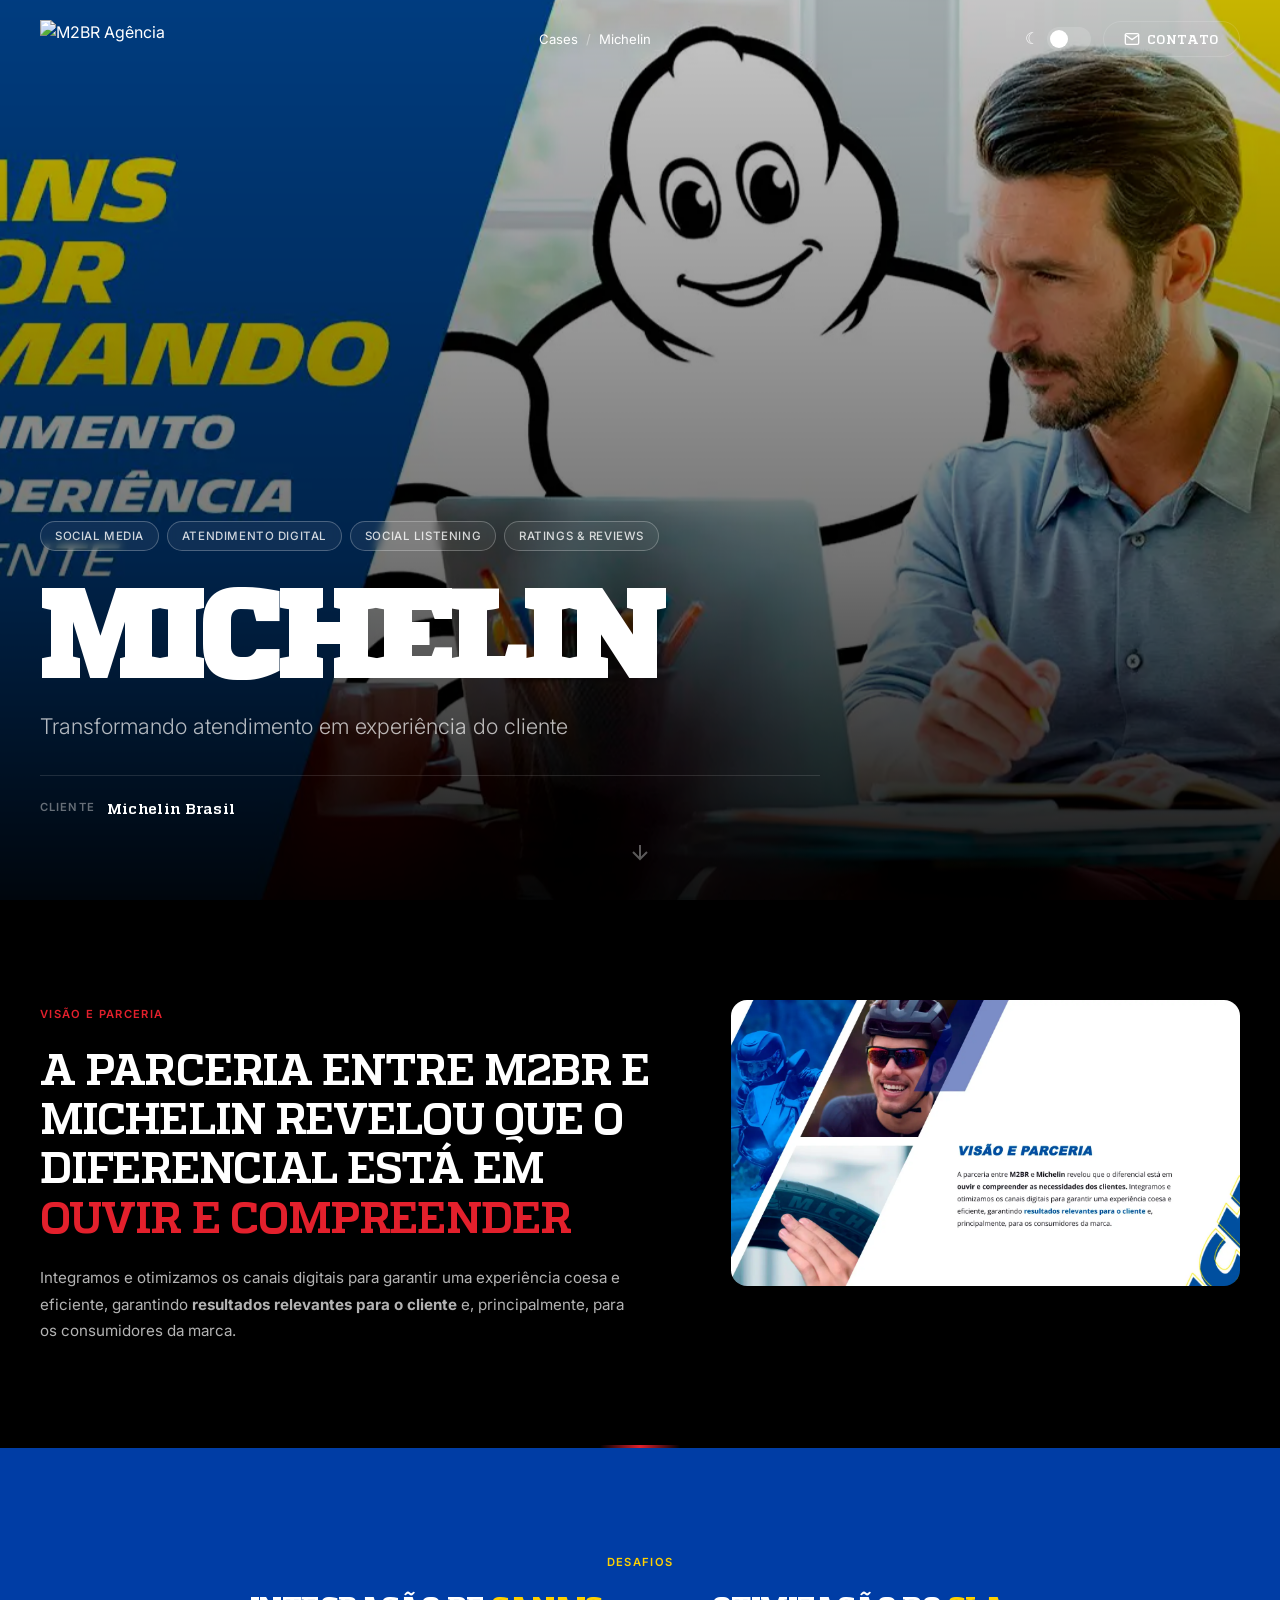
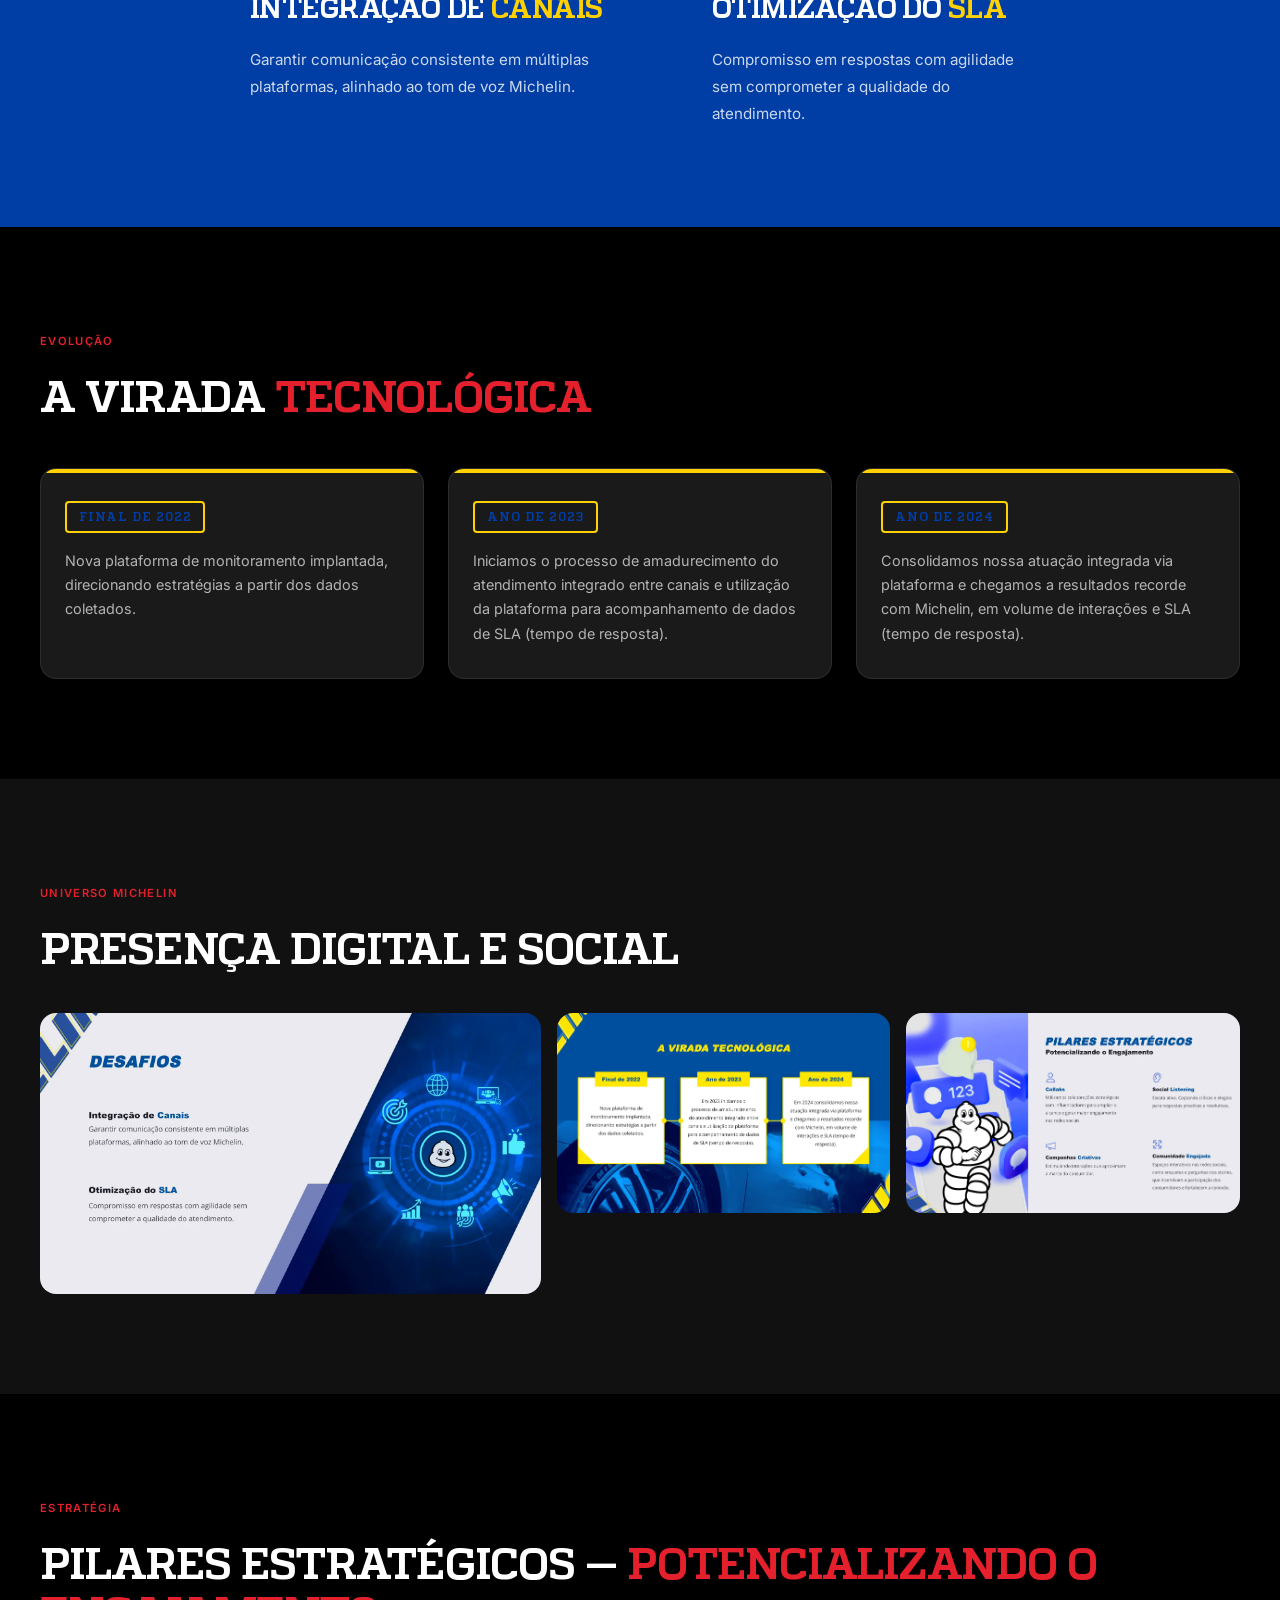
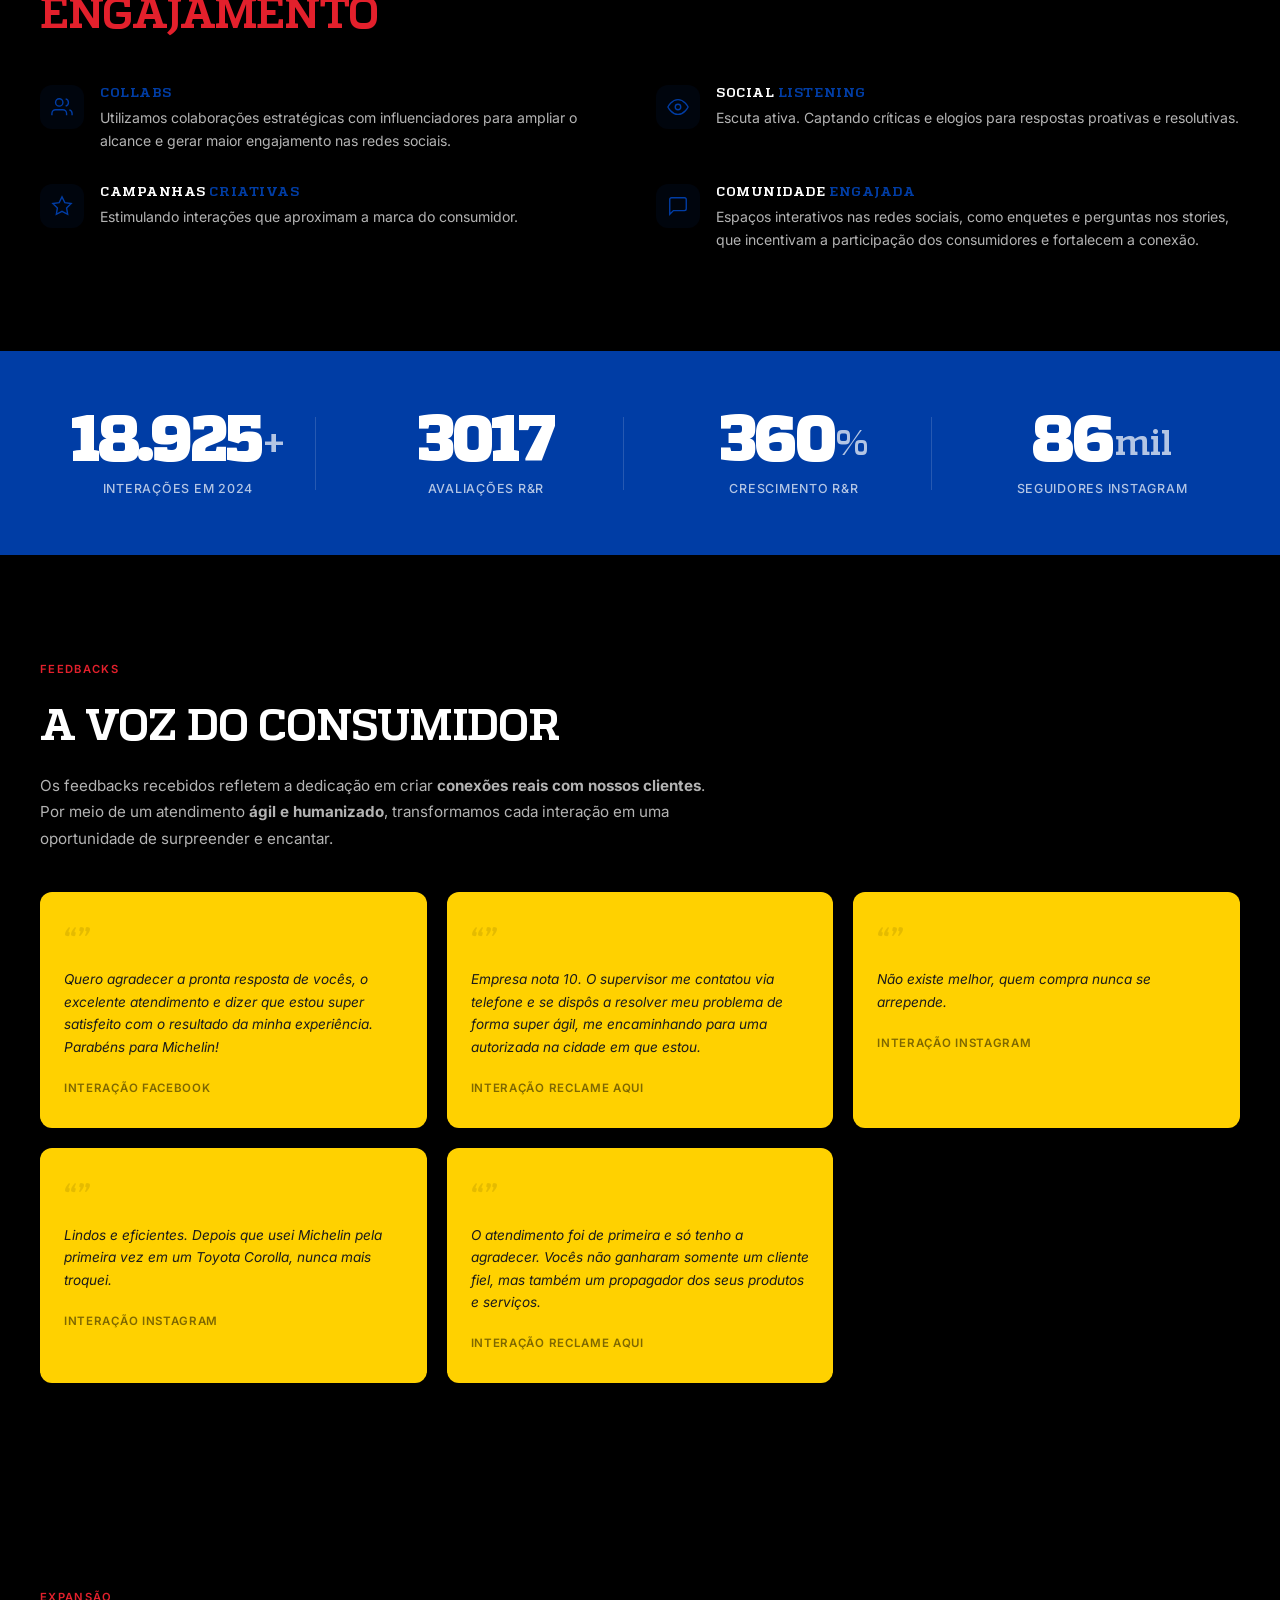
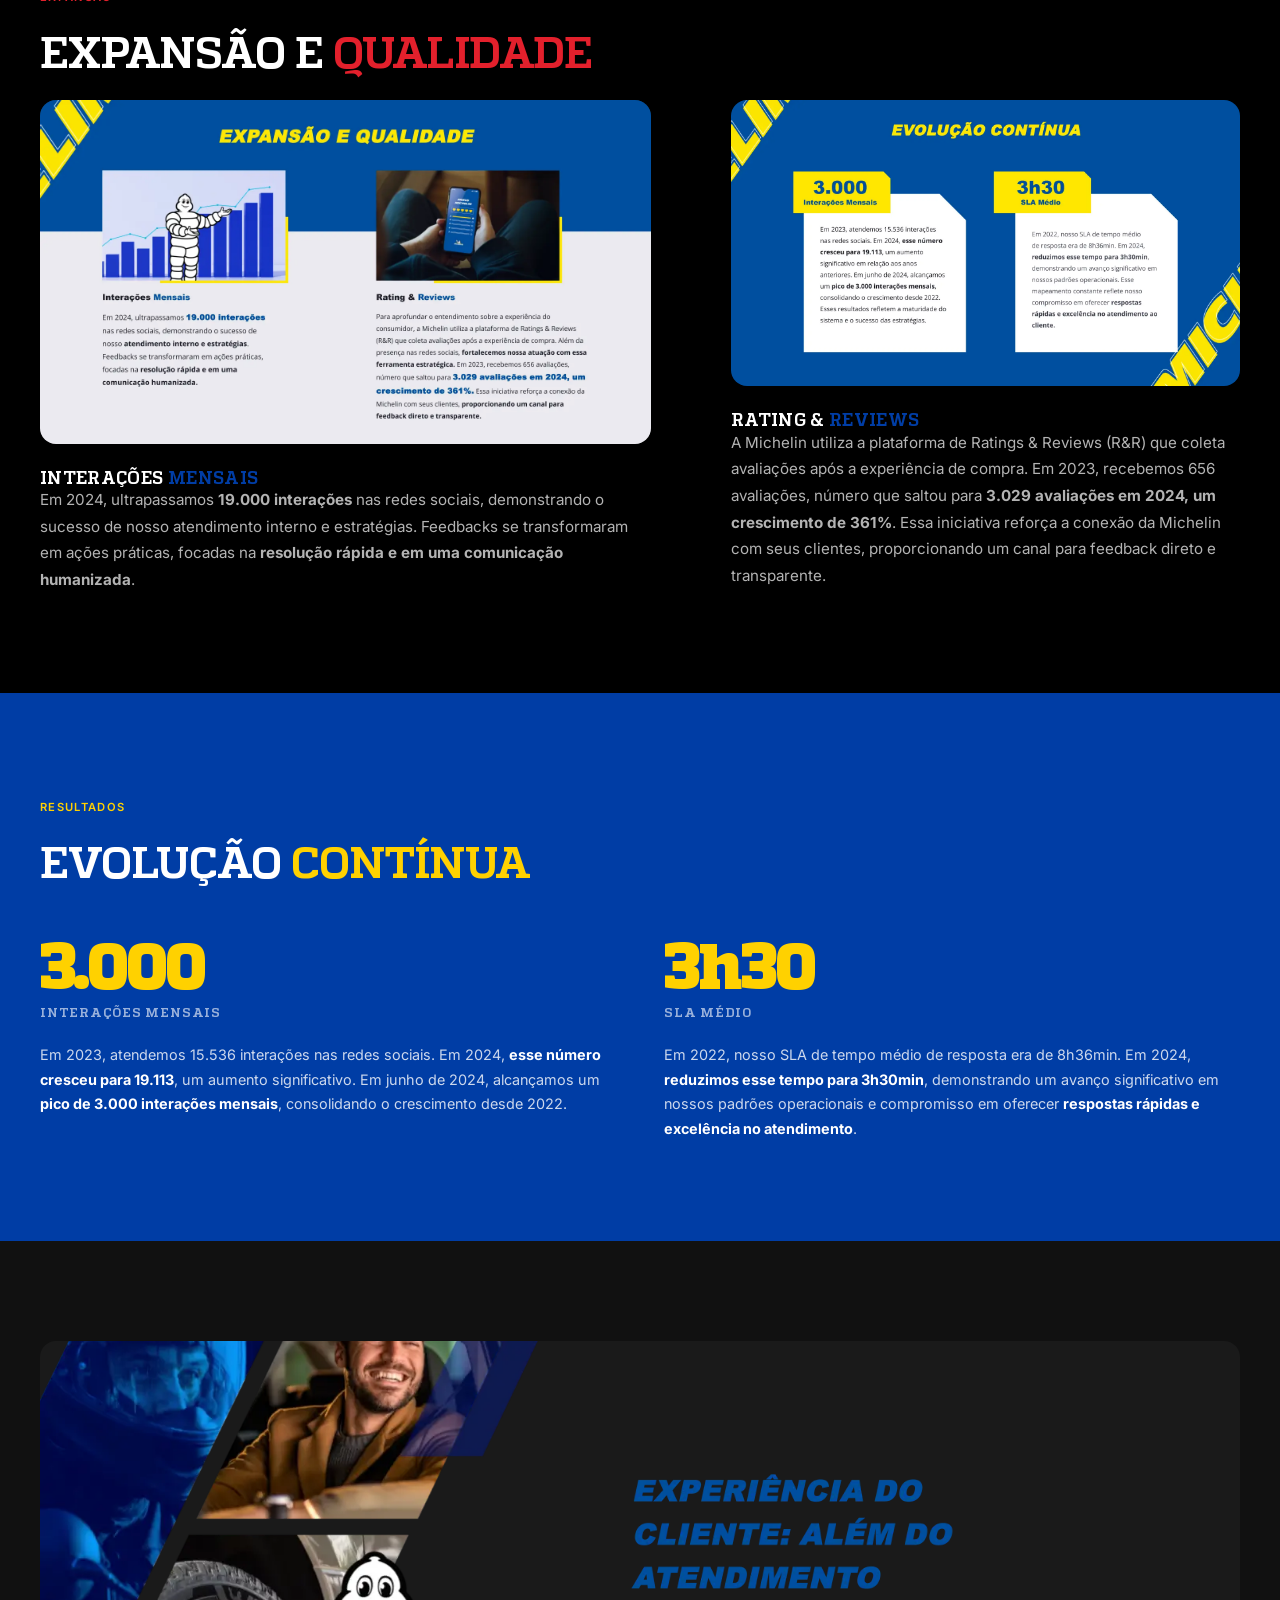
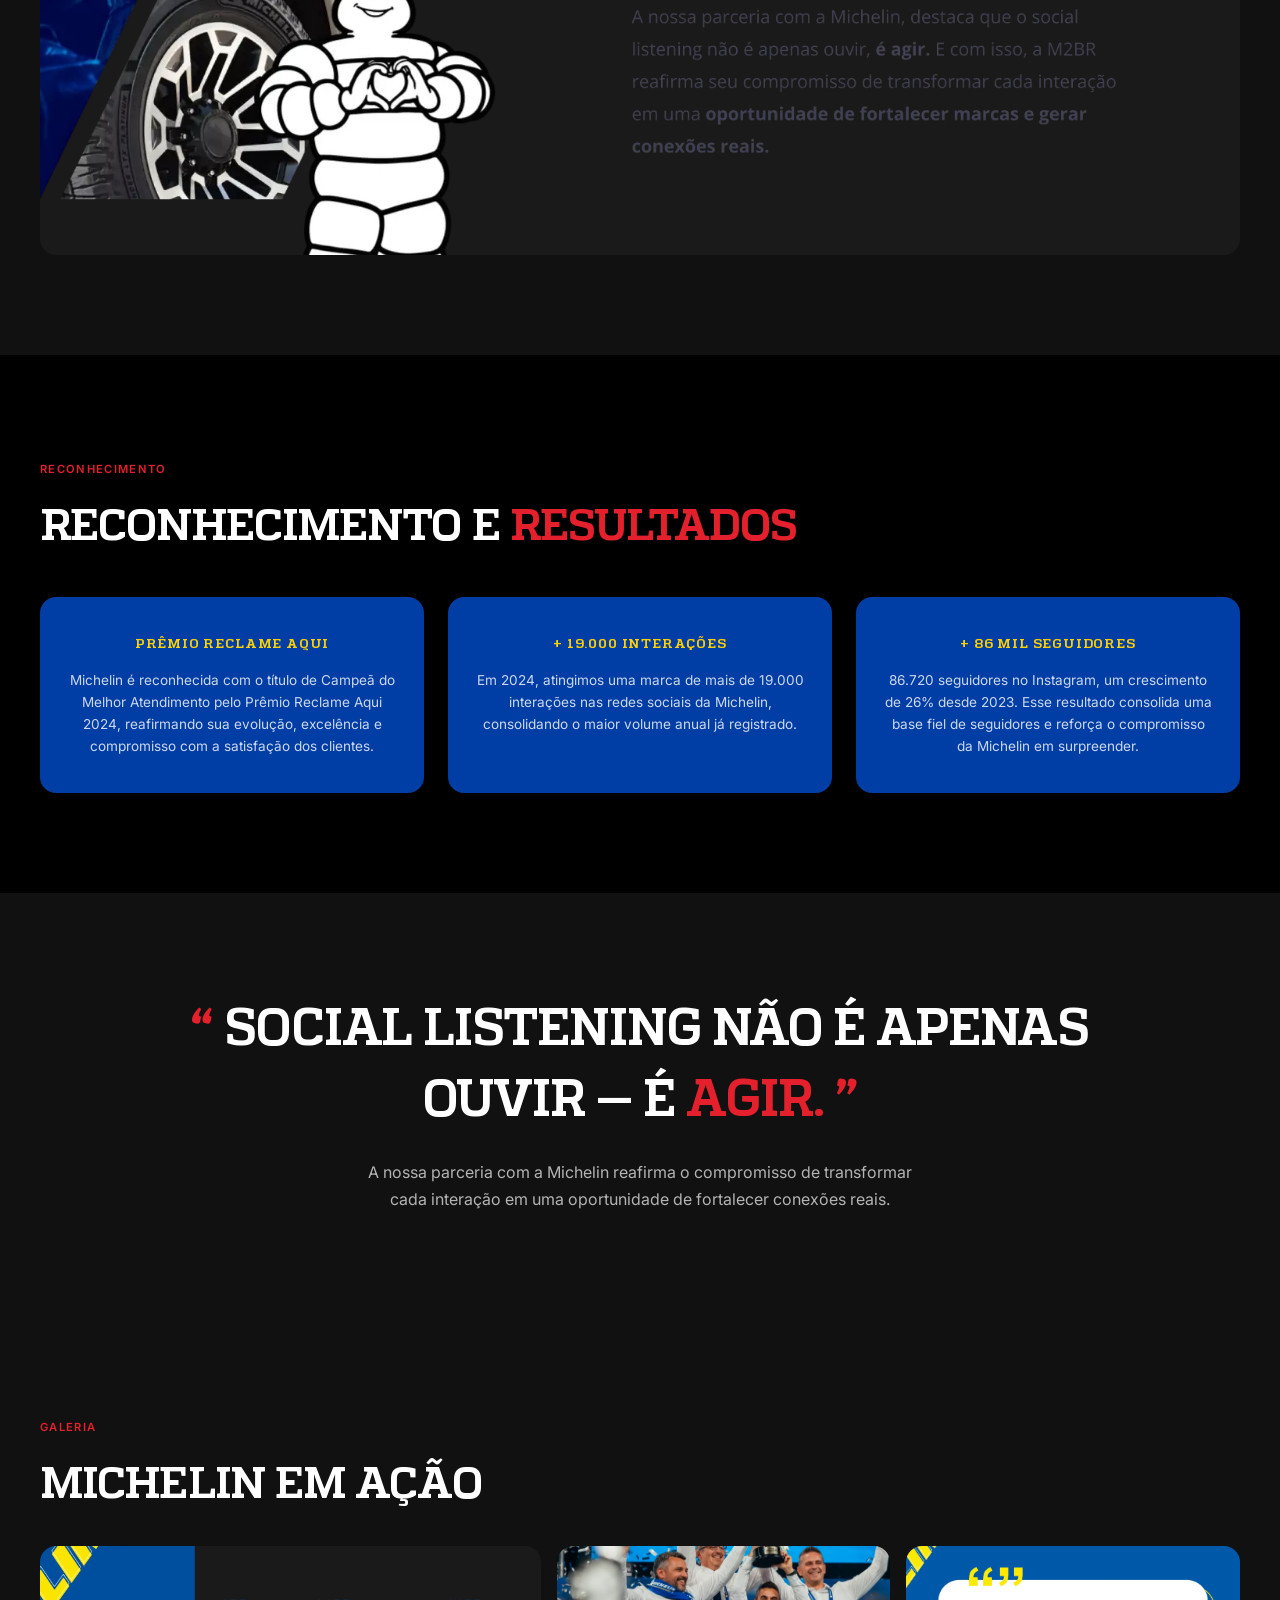
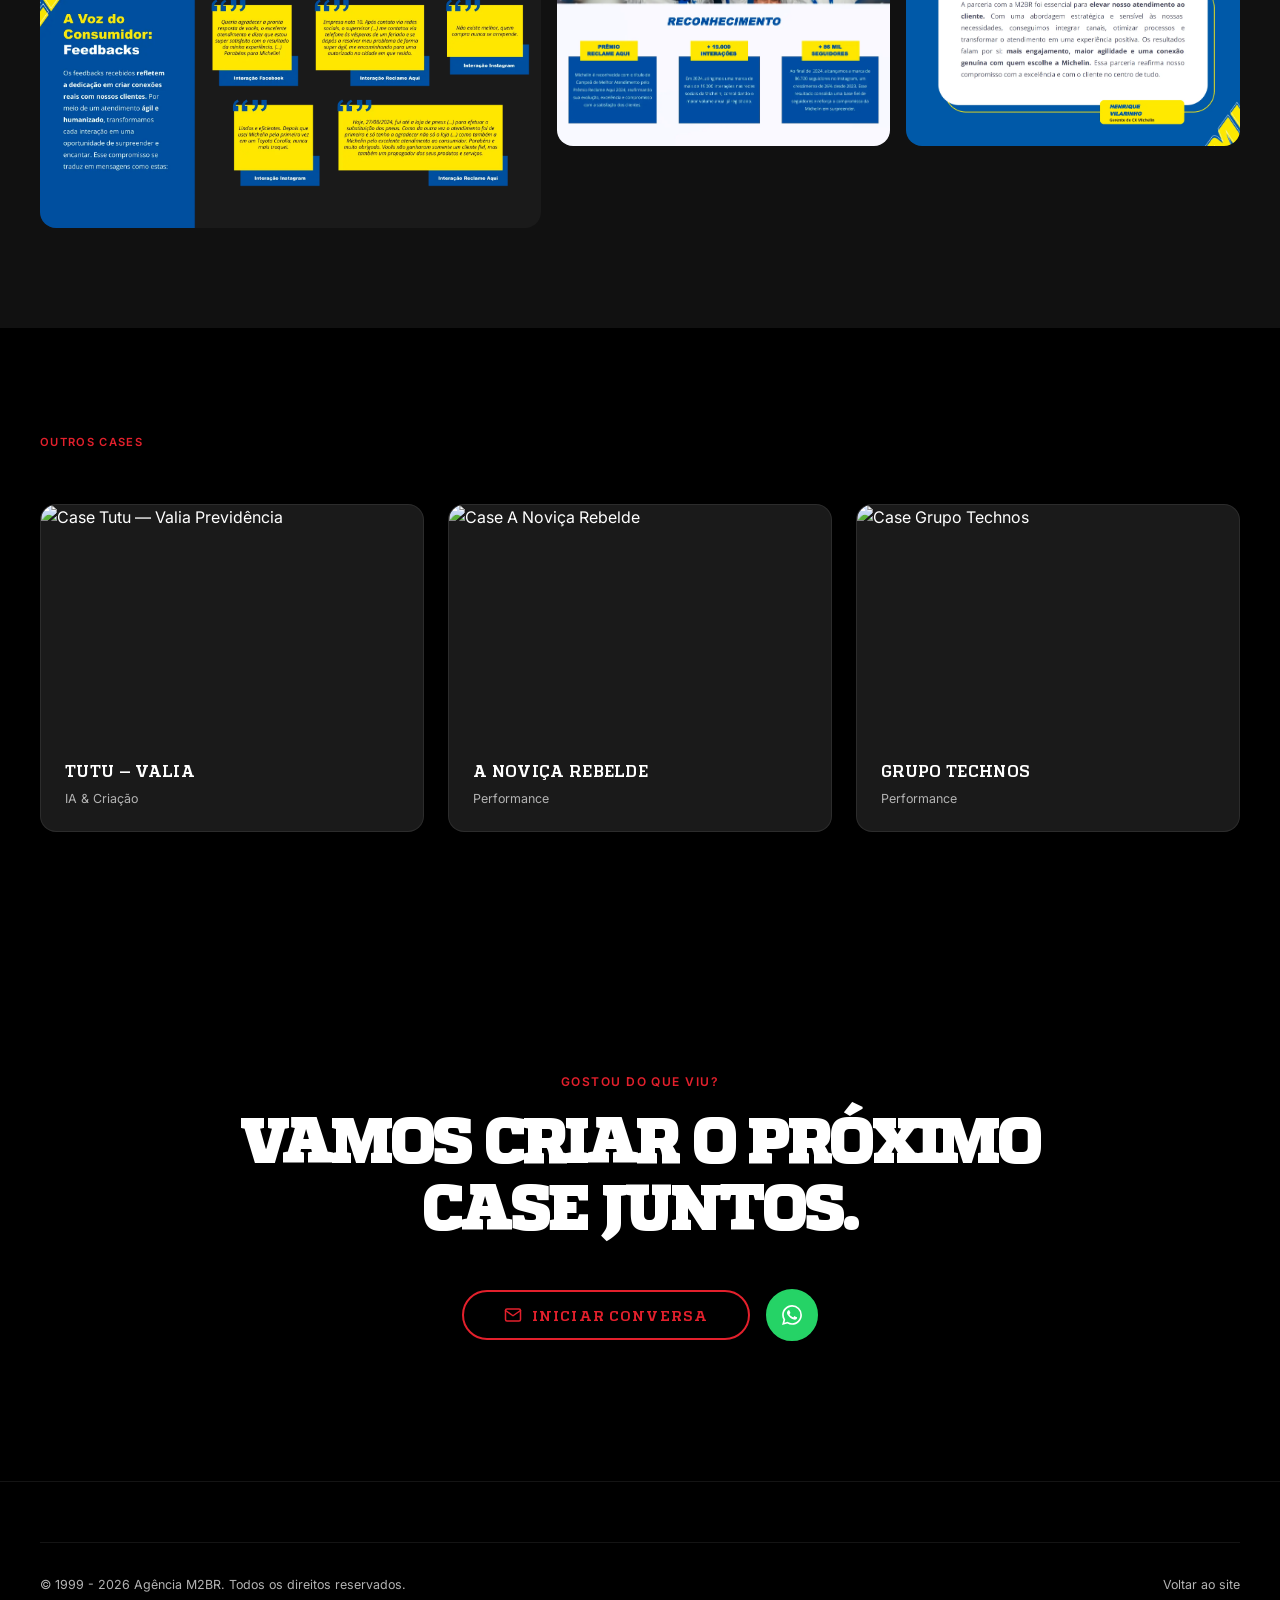
==== commit 4c496e22: "Michelin case: fix alt texts, extract inline styles to CSS class, light mode overrides - Add descrip" ====
--- a/cases/michelin.html
+++ b/cases/michelin.html
@@ -273,6 +273,21 @@
     /* Stat band override for Michelin blue */
     .case-stat-band--michelin {
       background: var(--michelin-blue);
+    }
+
+    /* Subsection titles */
+    .mich-subsection-title {
+      font-family: var(--font-display);
+      font-size: 1.1rem;
+      font-weight: 700;
+      text-transform: uppercase;
+      color: var(--text-primary);
+      margin-top: 24px;
+      letter-spacing: 0.02em;
+    }
+    .mich-subsection-title em {
+      font-style: normal;
+      color: var(--michelin-blue);
     }
 
     /* Light mode: preserve Michelin blue sections */
@@ -598,14 +613,14 @@
           <div class="mich-image-showcase">
             <img src="../images/cases/michelin/michelin-7.webp" alt="Michelin — interações mensais" loading="lazy">
           </div>
-          <h3 style="font-family: var(--font-display); font-size: 1.1rem; font-weight: 700; text-transform: uppercase; color: var(--text-primary); margin-top: 24px; letter-spacing: 0.02em;">Interações <span style="color: var(--michelin-blue);">Mensais</span></h3>
+          <h3 class="mich-subsection-title">Interações <em>Mensais</em></h3>
           <p class="case-text">Em 2024, ultrapassamos <strong>19.000 interações</strong> nas redes sociais, demonstrando o sucesso de nosso atendimento interno e estratégias. Feedbacks se transformaram em ações práticas, focadas na <strong>resolução rápida e em uma comunicação humanizada</strong>.</p>
         </div>
         <div class="case-block reveal-slide-left">
           <div class="mich-image-showcase">
             <img src="../images/cases/michelin/michelin-8.webp" alt="Michelin — rating e reviews" loading="lazy">
           </div>
-          <h3 style="font-family: var(--font-display); font-size: 1.1rem; font-weight: 700; text-transform: uppercase; color: var(--text-primary); margin-top: 24px; letter-spacing: 0.02em;">Rating & <span style="color: var(--michelin-blue);">Reviews</span></h3>
+          <h3 class="mich-subsection-title">Rating & <em>Reviews</em></h3>
           <p class="case-text">A Michelin utiliza a plataforma de Ratings &amp; Reviews (R&R) que coleta avaliações após a experiência de compra. Em 2023, recebemos 656 avaliações, número que saltou para <strong>3.029 avaliações em 2024, um crescimento de 361%</strong>. Essa iniciativa reforça a conexão da Michelin com seus clientes, proporcionando um canal para feedback direto e transparente.</p>
         </div>
       </div>
@@ -616,7 +631,7 @@
   <section class="case-section case-section--michelin">
     <div class="container">
       <span class="case-label">Resultados</span>
-      <h2 class="case-heading" style="color: #fff;">Evolução <mark>contínua</mark></h2>
+      <h2 class="case-heading">Evolução <mark>contínua</mark></h2>
       <div class="mich-evo-grid">
         <div class="mich-evo-item reveal-slide-right">
           <div class="mich-evo-number">3.000</div>
@@ -704,7 +719,7 @@
       <div class="case-related-grid">
         <a href="tutu.html" class="case-related-card">
           <div class="case-related-img">
-            <img src="https://encrypted-tbn0.gstatic.com/images?q=tbn:ANd9GcRC2uo-9POyze7usPRIab5v3Rt98n9JAcy75A&s" alt="" loading="lazy">
+            <img src="https://encrypted-tbn0.gstatic.com/images?q=tbn:ANd9GcRC2uo-9POyze7usPRIab5v3Rt98n9JAcy75A&s" alt="Case Tutu — Valia Previdência" loading="lazy">
           </div>
           <div class="case-related-info">
             <h3>Tutu — Valia</h3>
@@ -713,7 +728,7 @@
         </a>
         <a href="../index.html#cases" class="case-related-card">
           <div class="case-related-img">
-            <img src="https://agencia.m2br.com/wp-content/uploads/2024/10/A-NOVICA-REBELDE-2.jpg" alt="" loading="lazy">
+            <img src="https://agencia.m2br.com/wp-content/uploads/2024/10/A-NOVICA-REBELDE-2.jpg" alt="Case A Noviça Rebelde" loading="lazy">
           </div>
           <div class="case-related-info">
             <h3>A Noviça Rebelde</h3>
@@ -722,7 +737,7 @@
         </a>
         <a href="../index.html#cases" class="case-related-card">
           <div class="case-related-img">
-            <img src="https://agencia.m2br.com/wp-content/uploads/2024/10/technos-cover.jpg" alt="" loading="lazy">
+            <img src="https://agencia.m2br.com/wp-content/uploads/2024/10/technos-cover.jpg" alt="Case Grupo Technos" loading="lazy">
           </div>
           <div class="case-related-info">
             <h3>Grupo Technos</h3>
